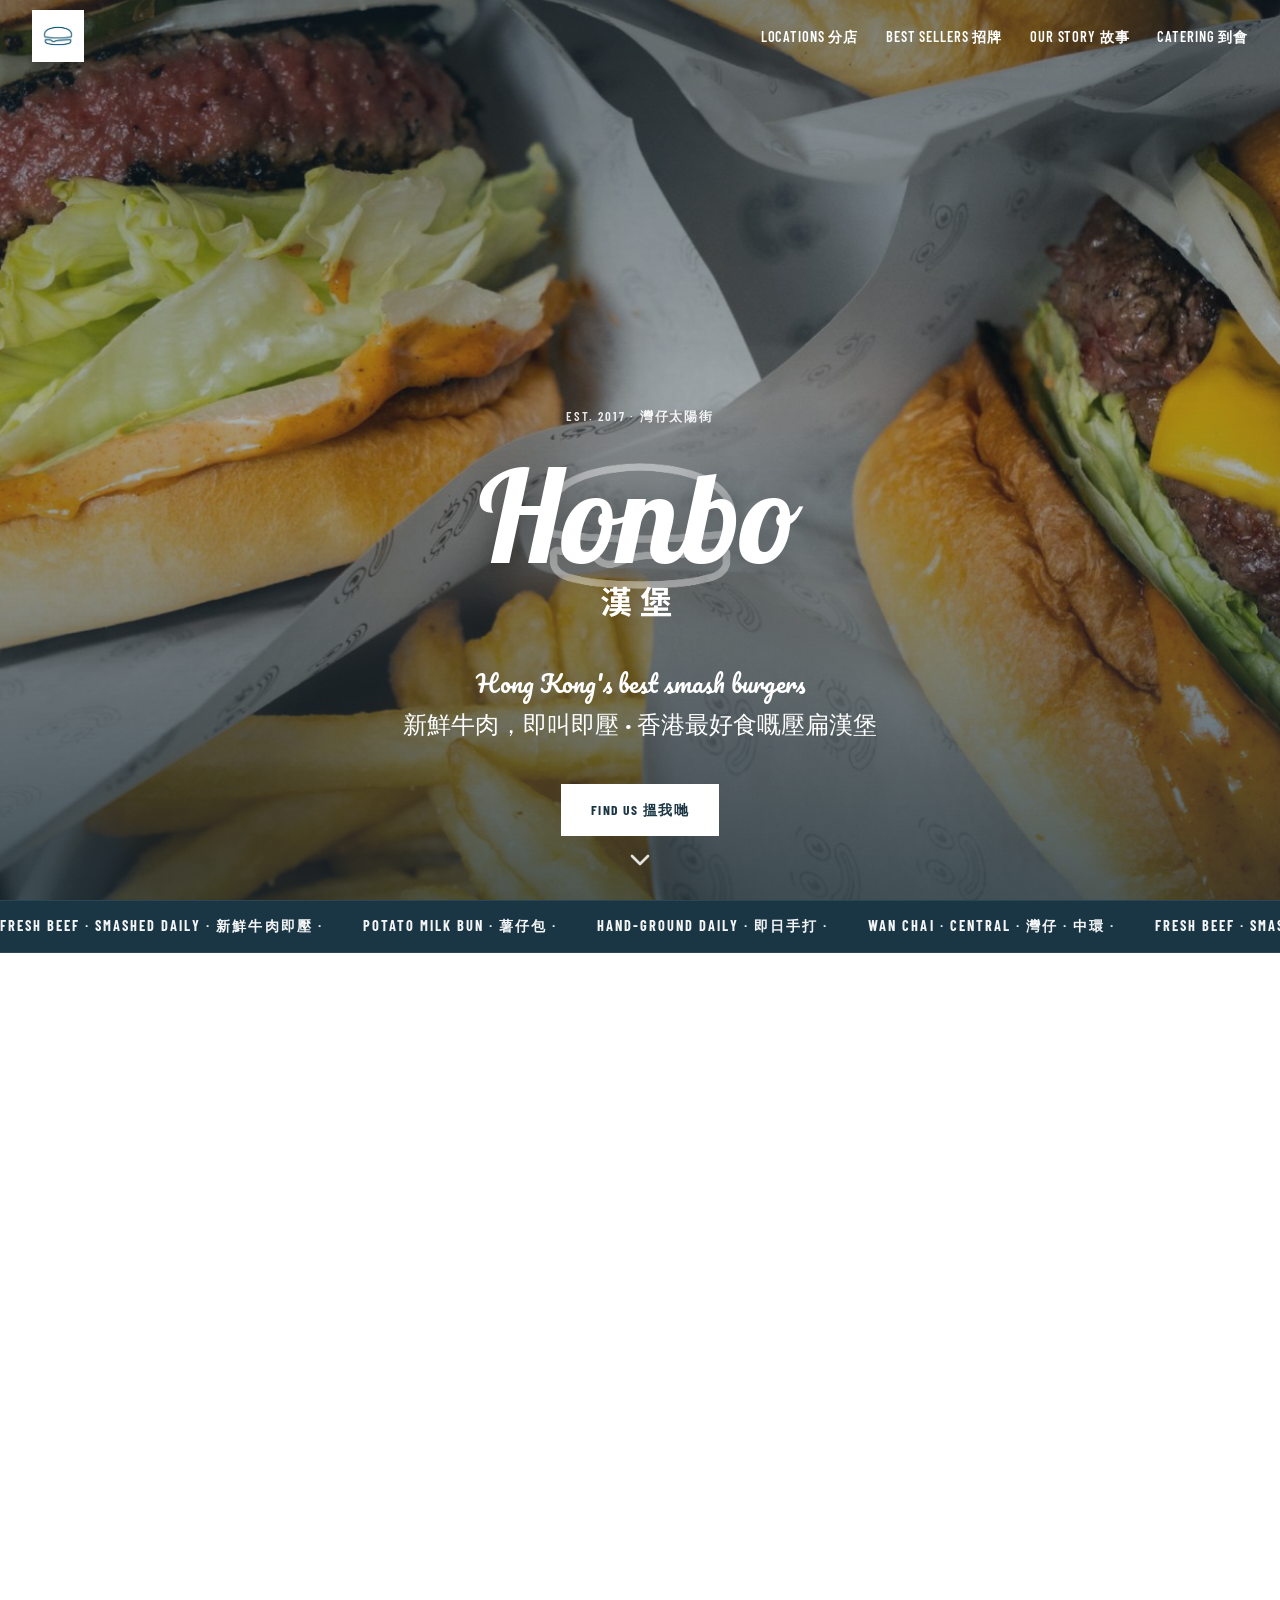
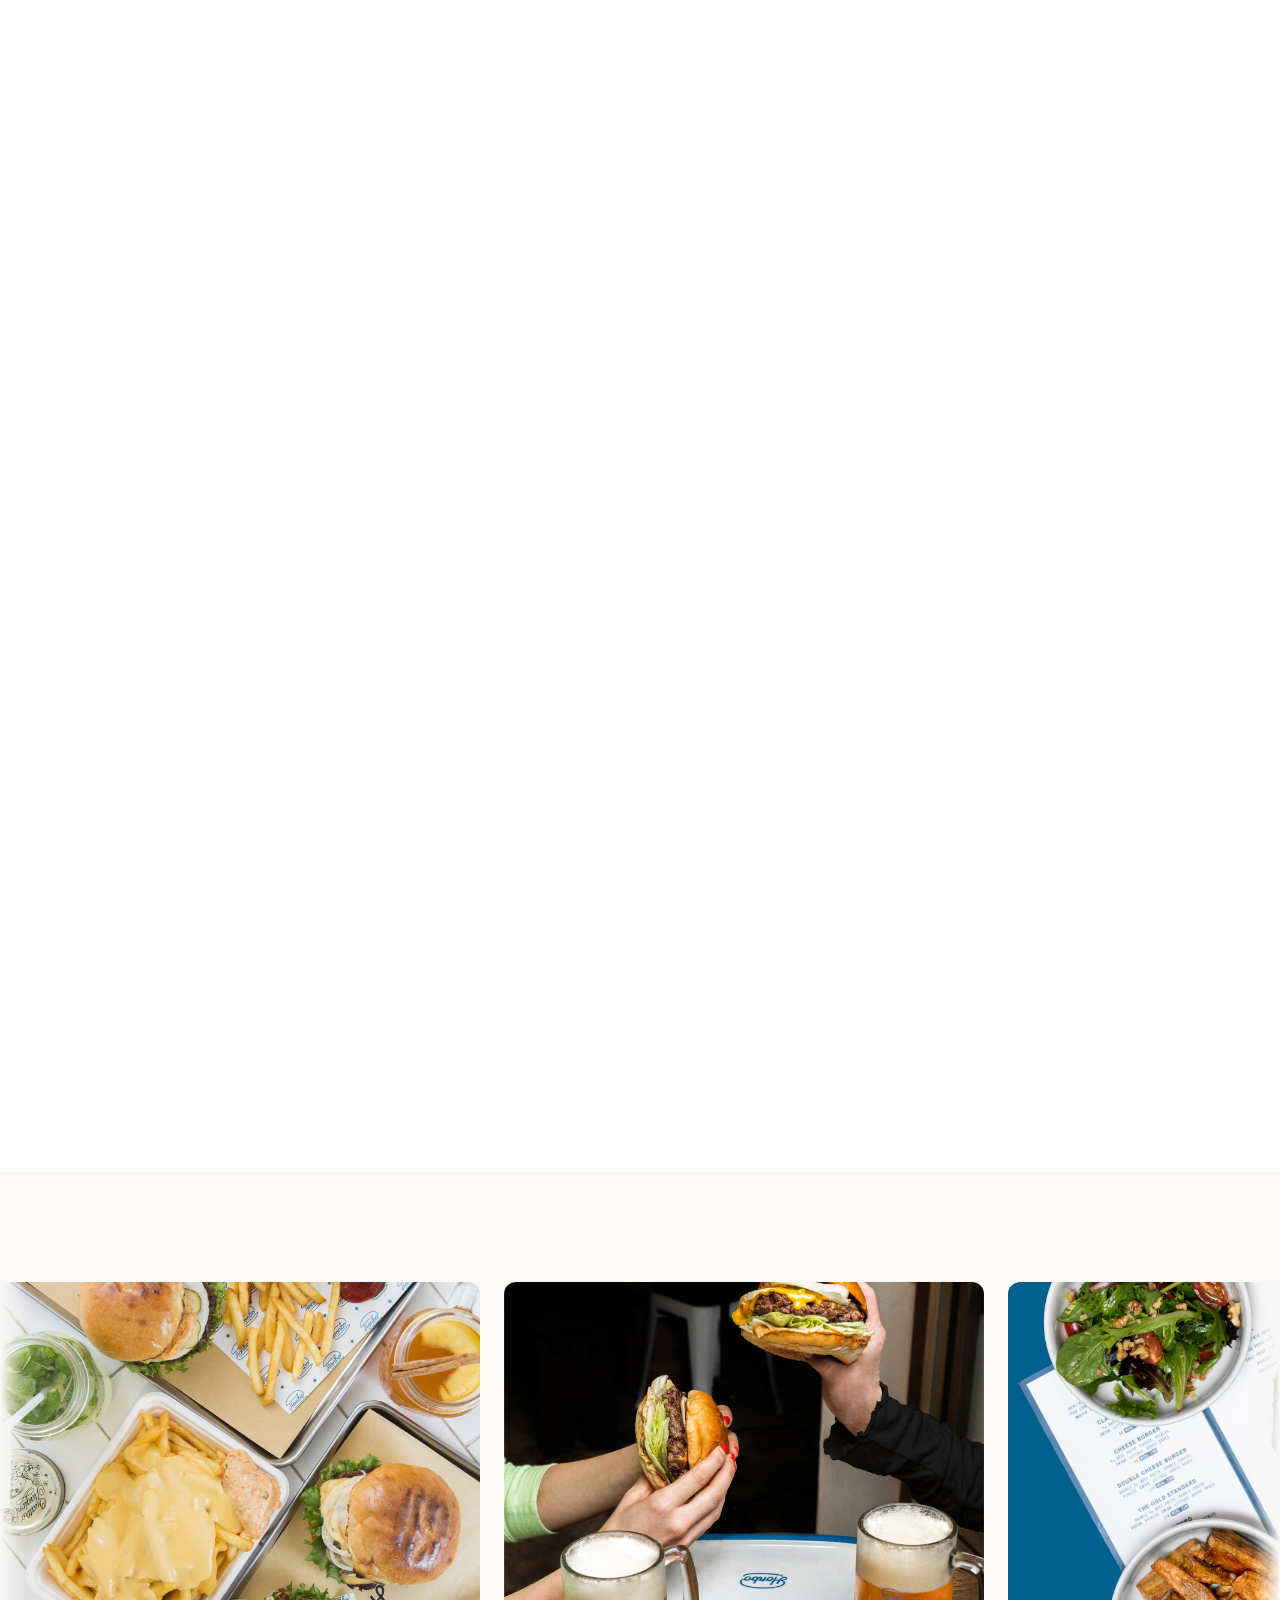
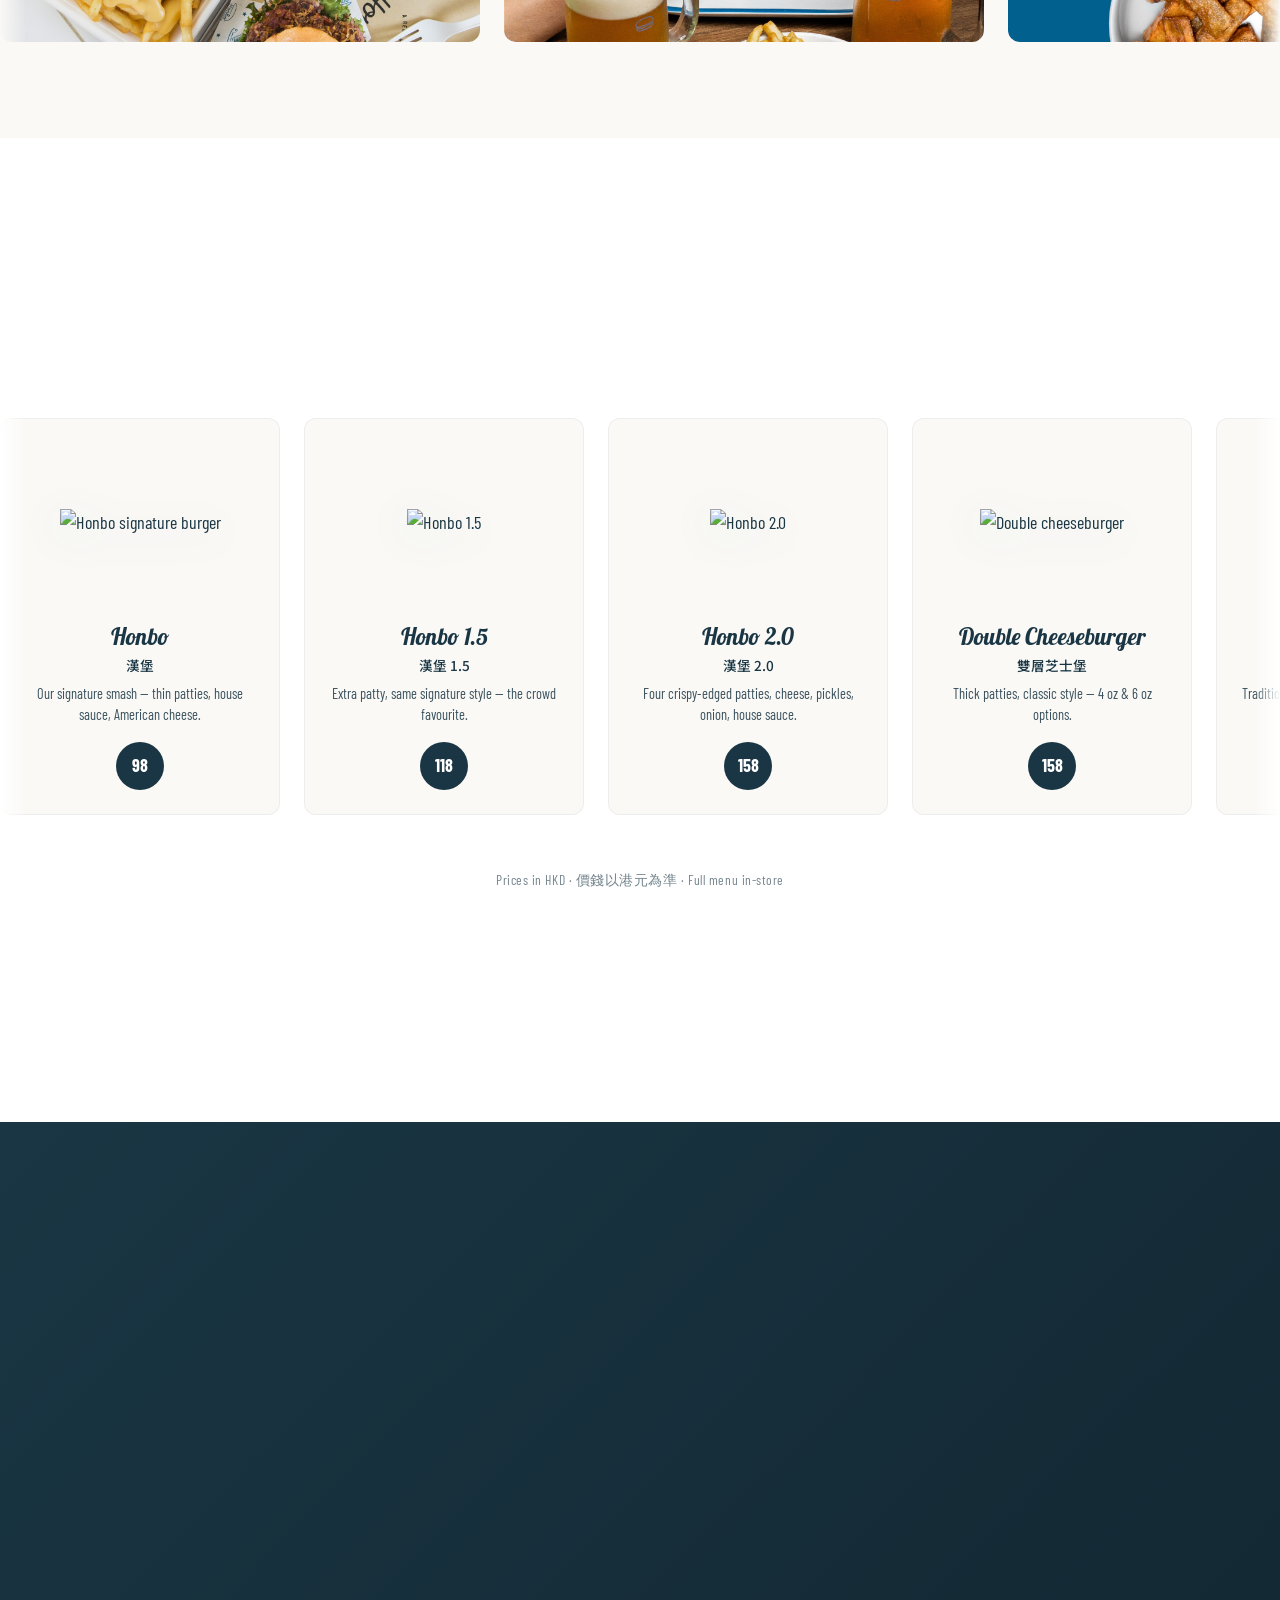
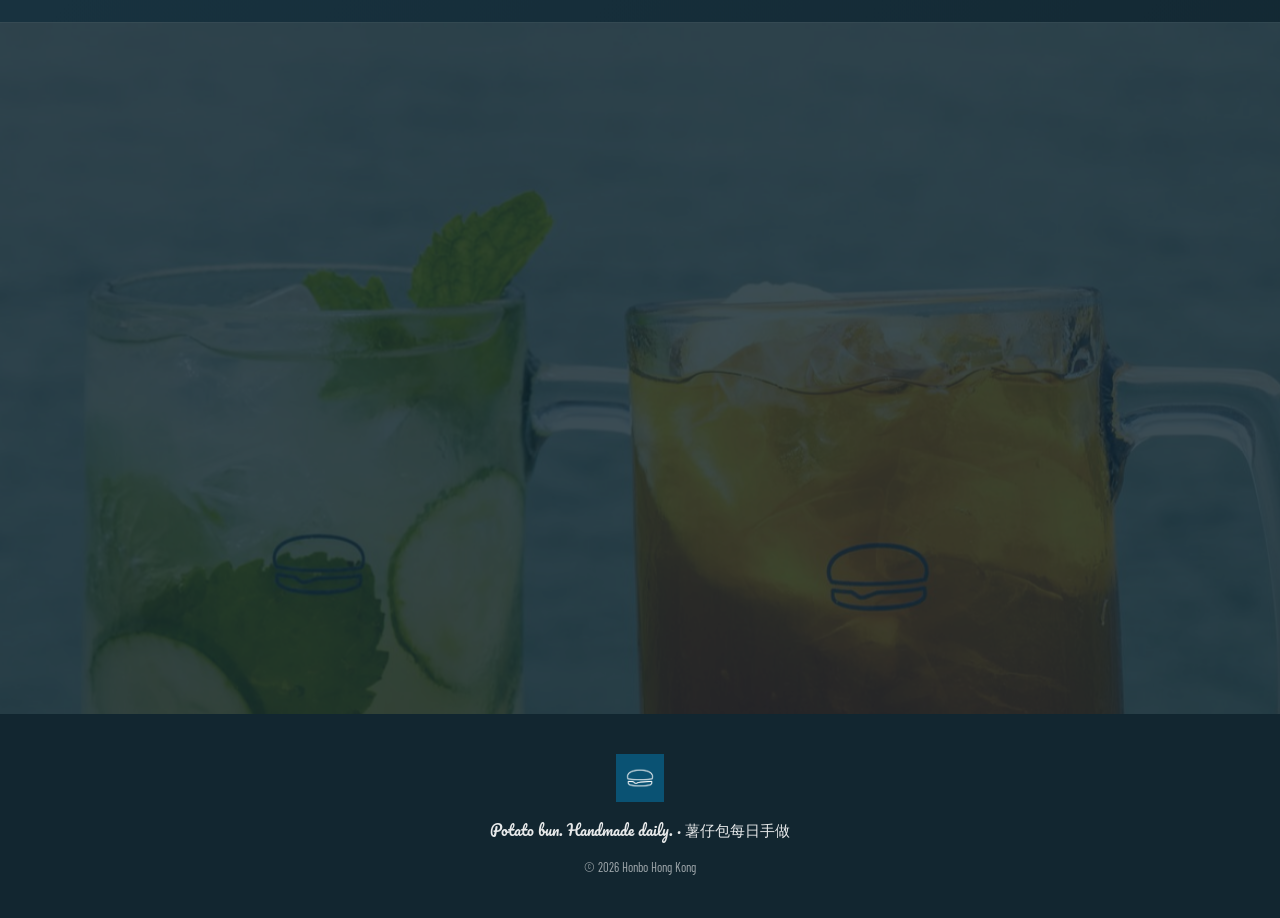
==== index.html @ 31efa8ca "VSCO-style scroll-scrub animations, cinematic nav scroll, simple mobile menu Co-authored-by: Cursor " ====
<!DOCTYPE html>
<html lang="en-HK">
<head>
  <meta charset="UTF-8" />
  <meta name="viewport" content="width=device-width, initial-scale=1.0" />
  <meta name="description" content="Honbo 漢堡 — Hong Kong's homegrown smash burger joint. American-style burgers, honest ingredients, born in Wan Chai 2017." />
  <title>Honbo 漢堡 | Hong Kong Smash Burgers</title>
  <link rel="icon" href="assets/honbo-logo-blue.png" type="image/png" />
  <link rel="preconnect" href="https://fonts.googleapis.com" />
  <link rel="preconnect" href="https://fonts.gstatic.com" crossorigin />
  <link href="https://fonts.googleapis.com/css2?family=Barlow+Condensed:wght@400;500;600;700&family=Lobster&family=Pacifico&family=Noto+Sans+TC:wght@400;500;700&display=swap" rel="stylesheet" />
  <link rel="stylesheet" href="styles.css?v=9" />
</head>
<body>
  <a class="skip-link" href="#main">Skip to content</a>

  <header class="site-header" id="top">
    <nav class="nav" aria-label="Main">
      <a class="nav__logo" href="#top">
        <img class="nav__logo-img nav__logo-img--white" src="assets/honbo-logo-white.png" alt="" aria-hidden="true" width="160" height="56" />
        <img class="nav__logo-img nav__logo-img--blue" src="assets/honbo-logo-blue.png" alt="Honbo 漢堡" width="160" height="56" />
      </a>
      <button class="nav__toggle" type="button" aria-expanded="false" aria-controls="nav-menu">
        <span class="nav__toggle-bar"></span>
        <span class="nav__toggle-bar"></span>
        <span class="nav__toggle-bar"></span>
        <span class="sr-only">Menu</span>
      </button>
      <ul class="nav__menu" id="nav-menu">
        <li><a href="#locations">Locations 分店</a></li>
        <li><a href="#bestsellers">Best Sellers 招牌</a></li>
        <li><a href="#origin">Our Story 故事</a></li>
        <li><a href="#catering">Catering 到會</a></li>
      </ul>
    </nav>
  </header>

  <main id="main">
    <section class="hero-parallax" aria-labelledby="hero-title">
      <div class="hero-parallax__bg" data-scroll-scale="1.12" aria-hidden="true">
        <img src="assets/photos/hero.jpg" alt="" />
      </div>
      <div class="hero-parallax__overlay" aria-hidden="true"></div>
      <div class="hero-parallax__content scrub" data-scrub="hero">
        <p class="hero-parallax__eyebrow">Est. 2017 · 灣仔太陽街</p>
        <h1 class="hero-parallax__title" id="hero-title">
          <span class="hero-parallax__title-stack">
            <img class="hero-parallax__icon" src="assets/honboicontransparent.png" alt="" width="480" height="480" aria-hidden="true" />
            <span class="hero-parallax__script">Honbo</span>
            <span class="hero-parallax__zh">漢堡</span>
          </span>
        </h1>
        <p class="hero-parallax__tagline">Hong Kong's best smash burgers<br />新鮮牛肉，即叫即壓 · 香港最好食嘅壓扁漢堡</p>
        <a class="btn btn--light" href="#locations">Find us 搵我哋</a>
      </div>
      <a class="hero-parallax__scroll" href="#locations" aria-label="Scroll down">
        <svg class="hero-parallax__arrow" width="32" height="32" viewBox="0 0 24 24" fill="none" aria-hidden="true">
          <path d="M6 9l6 6 6-6" stroke="currentColor" stroke-width="2" stroke-linecap="round" stroke-linejoin="round"/>
        </svg>
      </a>
    </section>

    <div class="marquee-bar" id="intro" aria-hidden="true">
      <div class="loop-track loop-track--marquee" data-loop-speed="22">
        <div class="loop-track__inner">
          <div class="loop-track__set">
            <span>Fresh beef · Smashed daily · 新鮮牛肉即壓 ·</span>
            <span>Potato milk bun · 薯仔包 ·</span>
            <span>Hand-ground daily · 即日手打 ·</span>
            <span>Wan Chai · Central · 灣仔 · 中環 ·</span>
          </div>
          <div class="loop-track__set">
            <span>Fresh beef · Smashed daily · 新鮮牛肉即壓 ·</span>
            <span>Potato milk bun · 薯仔包 ·</span>
            <span>Hand-ground daily · 即日手打 ·</span>
            <span>Wan Chai · Central · 灣仔 · 中環 ·</span>
          </div>
        </div>
      </div>
    </div>

    <section class="locations" id="locations" aria-labelledby="locations-heading">
      <div class="section-intro scrub" data-scrub="fade-up">
        <h2 class="section-intro__title" id="locations-heading">Where to find us</h2>
        <p class="section-intro__subtitle">香港分店 · Eat in &amp; takeaway</p>
      </div>

      <article class="location-panel">
        <div class="location-panel__media scrub" data-scrub="scale-in">
          <div class="location-panel__bg">
            <img src="assets/photos/location-wanchai.jpg" alt="Honbo Wan Chai burgers and fries" loading="lazy" />
          </div>
        </div>
        <div class="location-panel__body scrub" data-scrub="slide-right">
          <p class="location-panel__label">Flagship 總店</p>
          <h3 class="location-panel__name">Wan Chai <span>灣仔</span></h3>
          <p class="location-panel__service">EAT IN &amp; TAKEAWAY · 堂食及外賣</p>
          <address>
            Shop B, G/F, 6–7 Sun Street<br />
            灣仔太陽街 6–7 號地下 B 舖
          </address>
          <p class="location-panel__hours">Mon–Sun · 12:00 – 22:00</p>
          <div class="location-panel__actions">
            <a class="btn btn--primary" href="tel:+85225678970">Call 致電</a>
            <a class="btn btn--outline" href="#map-wanchai">Map 地圖</a>
          </div>
          <div class="location-panel__map" id="map-wanchai">
            <iframe
              title="Honbo Wan Chai on Google Maps"
              loading="lazy"
              referrerpolicy="no-referrer-when-downgrade"
              src="https://maps.google.com/maps?q=Honbo+6+Sun+Street+Wan+Chai+Hong+Kong&amp;z=16&amp;output=embed"
              allowfullscreen
            ></iframe>
          </div>
        </div>
      </article>

      <article class="location-panel location-panel--reverse">
        <div class="location-panel__media scrub" data-scrub="scale-in">
          <div class="location-panel__bg">
            <img src="assets/photos/location-central.jpg" alt="Honbo Central burger close-up" loading="lazy" />
          </div>
        </div>
        <div class="location-panel__body scrub" data-scrub="slide-left">
          <p class="location-panel__label">Central 中環</p>
          <h3 class="location-panel__name">Lyndhurst Terrace <span>擺花街</span></h3>
          <p class="location-panel__service">EAT IN &amp; TAKEAWAY · 堂食及外賣</p>
          <address>
            Shop 2, G/F, 8 Lyndhurst Terrace<br />
            中環擺花街 8 號地下 2 號舖
          </address>
          <p class="location-panel__hours">Mon–Sun · 12:30 – 22:00</p>
          <div class="location-panel__actions">
            <a class="btn btn--primary" href="tel:+85266818029">Call 致電</a>
            <a class="btn btn--outline" href="#map-central">Map 地圖</a>
          </div>
          <div class="location-panel__map" id="map-central">
            <iframe
              title="Honbo Central on Google Maps"
              loading="lazy"
              referrerpolicy="no-referrer-when-downgrade"
              src="https://maps.google.com/maps?q=Honbo+8+Lyndhurst+Terrace+Central+Hong+Kong&amp;z=17&amp;output=embed"
              allowfullscreen
            ></iframe>
          </div>
        </div>
      </article>
    </section>

    <section class="gallery-section" id="gallery" aria-label="Food gallery">
      <div class="section-block__header scrub" data-scrub="fade-up">
        <p class="section-block__label">In the kitchen · 廚房日常</p>
        <p class="carousel-hint">Swipe or scroll sideways · 左右滑動瀏覽</p>
      </div>
      <div class="horizontal-carousel loop-track--gallery" tabindex="0">
        <div class="horizontal-carousel__track">
          <div class="loop-track__set">
            <figure class="gallery-card"><img src="assets/photos/group-flatlay.jpg" alt="Honbo burgers and fries flat lay" loading="lazy" /></figure>
            <figure class="gallery-card"><img src="assets/photos/spread.jpg" alt="Honbo burger spread" loading="lazy" /></figure>
            <figure class="gallery-card"><img src="assets/photos/gallery-1.jpg" alt="Honbo smash burgers" loading="lazy" /></figure>
            <figure class="gallery-card"><img src="assets/photos/gallery-2.jpg" alt="Honbo food spread" loading="lazy" /></figure>
            <figure class="gallery-card"><img src="assets/photos/gallery-3.jpg" alt="Honbo burgers and sides" loading="lazy" /></figure>
          </div>
          <div class="loop-track__set" aria-hidden="true">
            <figure class="gallery-card"><img src="assets/photos/group-flatlay.jpg" alt="" loading="lazy" /></figure>
            <figure class="gallery-card"><img src="assets/photos/spread.jpg" alt="" loading="lazy" /></figure>
            <figure class="gallery-card"><img src="assets/photos/gallery-1.jpg" alt="" loading="lazy" /></figure>
            <figure class="gallery-card"><img src="assets/photos/gallery-2.jpg" alt="" loading="lazy" /></figure>
            <figure class="gallery-card"><img src="assets/photos/gallery-3.jpg" alt="" loading="lazy" /></figure>
          </div>
        </div>
      </div>
    </section>

    <section class="bestsellers-section" id="bestsellers" aria-labelledby="bestsellers-heading">
      <div class="section-block__header scrub" data-scrub="fade-up">
        <h2 class="section-block__title" id="bestsellers-heading">Best Sellers</h2>
        <p class="section-block__subtitle">招牌漢堡 · Illustrated menu favourites</p>
        <p class="carousel-hint">Swipe or scroll sideways · 左右滑動瀏覽</p>
      </div>
      <div class="horizontal-carousel loop-track--bestsellers" tabindex="0">
        <div class="horizontal-carousel__track">
          <div class="loop-track__set">
            <article class="menu-card">
              <div class="menu-card__art"><img src="assets/Honbo.PNG" alt="Honbo signature burger" loading="lazy" /></div>
              <div class="menu-card__info"><h3>Honbo <span>漢堡</span></h3><p>Our signature smash — thin patties, house sauce, American cheese.</p><span class="price-badge">98</span></div>
            </article>
            <article class="menu-card">
              <div class="menu-card__art"><img src="assets/Honbo15.PNG" alt="Honbo 1.5" loading="lazy" /></div>
              <div class="menu-card__info"><h3>Honbo 1.5 <span>漢堡 1.5</span></h3><p>Extra patty, same signature style — the crowd favourite.</p><span class="price-badge">118</span></div>
            </article>
            <article class="menu-card">
              <div class="menu-card__art"><img src="assets/Honbo20.PNG" alt="Honbo 2.0" loading="lazy" /></div>
              <div class="menu-card__info"><h3>Honbo 2.0 <span>漢堡 2.0</span></h3><p>Four crispy-edged patties, cheese, pickles, onion, house sauce.</p><span class="price-badge">158</span></div>
            </article>
            <article class="menu-card">
              <div class="menu-card__art"><img src="assets/Gold Standard.PNG" alt="Double cheeseburger" loading="lazy" /></div>
              <div class="menu-card__info"><h3>Double Cheeseburger <span>雙層芝士堡</span></h3><p>Thick patties, classic style — 4 oz &amp; 6 oz options.</p><span class="price-badge">158</span></div>
            </article>
            <article class="menu-card">
              <div class="menu-card__art"><img src="assets/Cheeseburger.PNG" alt="Cheeseburger" loading="lazy" /></div>
              <div class="menu-card__info"><h3>Cheeseburger <span>芝士堡</span></h3><p>Traditional thick patty, American cheese, done right.</p><span class="price-badge">108</span></div>
            </article>
            <article class="menu-card">
              <div class="menu-card__art"><img src="assets/TeriyakiChickenBurger.PNG" alt="Teriyaki burger" loading="lazy" /></div>
              <div class="menu-card__info"><h3>Teriyaki Burger <span>照燒漢堡</span></h3><p>Sweet, savoury, smashed to order — local twist.</p><span class="price-badge">118</span></div>
            </article>
            <article class="menu-card">
              <div class="menu-card__art"><img src="assets/Hamburger.PNG" alt="Hamburger" loading="lazy" /></div>
              <div class="menu-card__info"><h3>Hamburger <span>純肉漢堡</span></h3><p>No cheese, all beef — for the purist.</p><span class="price-badge">98</span></div>
            </article>
          </div>
          <div class="loop-track__set" aria-hidden="true">
            <article class="menu-card">
              <div class="menu-card__art"><img src="assets/Honbo.PNG" alt="" loading="lazy" /></div>
              <div class="menu-card__info"><h3>Honbo <span>漢堡</span></h3><p>Our signature smash — thin patties, house sauce, American cheese.</p><span class="price-badge">98</span></div>
            </article>
            <article class="menu-card">
              <div class="menu-card__art"><img src="assets/Honbo15.PNG" alt="" loading="lazy" /></div>
              <div class="menu-card__info"><h3>Honbo 1.5 <span>漢堡 1.5</span></h3><p>Extra patty, same signature style — the crowd favourite.</p><span class="price-badge">118</span></div>
            </article>
            <article class="menu-card">
              <div class="menu-card__art"><img src="assets/Honbo20.PNG" alt="" loading="lazy" /></div>
              <div class="menu-card__info"><h3>Honbo 2.0 <span>漢堡 2.0</span></h3><p>Four crispy-edged patties, cheese, pickles, onion, house sauce.</p><span class="price-badge">158</span></div>
            </article>
            <article class="menu-card">
              <div class="menu-card__art"><img src="assets/Gold Standard.PNG" alt="" loading="lazy" /></div>
              <div class="menu-card__info"><h3>Double Cheeseburger <span>雙層芝士堡</span></h3><p>Thick patties, classic style — 4 oz &amp; 6 oz options.</p><span class="price-badge">158</span></div>
            </article>
            <article class="menu-card">
              <div class="menu-card__art"><img src="assets/Cheeseburger.PNG" alt="" loading="lazy" /></div>
              <div class="menu-card__info"><h3>Cheeseburger <span>芝士堡</span></h3><p>Traditional thick patty, American cheese, done right.</p><span class="price-badge">108</span></div>
            </article>
            <article class="menu-card">
              <div class="menu-card__art"><img src="assets/TeriyakiChickenBurger.PNG" alt="" loading="lazy" /></div>
              <div class="menu-card__info"><h3>Teriyaki Burger <span>照燒漢堡</span></h3><p>Sweet, savoury, smashed to order — local twist.</p><span class="price-badge">118</span></div>
            </article>
            <article class="menu-card">
              <div class="menu-card__art"><img src="assets/Hamburger.PNG" alt="" loading="lazy" /></div>
              <div class="menu-card__info"><h3>Hamburger <span>純肉漢堡</span></h3><p>No cheese, all beef — for the purist.</p><span class="price-badge">98</span></div>
            </article>
          </div>
        </div>
      </div>
      <p class="bestsellers-section__footnote">Prices in HKD · 價錢以港元為準 · Full menu in-store</p>
    </section>

    <section class="origin" id="origin" aria-labelledby="origin-heading">
      <div class="origin__parallax-bg" data-parallax-speed="0.06" aria-hidden="true"></div>
      <div class="origin__inner">
        <div class="section-intro section-intro--light scrub" data-scrub="fade-up">
          <h2 class="section-intro__title" id="origin-heading">About Us</h2>
          <p class="section-intro__subtitle">我哋嘅故事 · Our Origin</p>
        </div>
        <div class="origin__grid">
          <article class="origin__col scrub" data-scrub="fade-up">
            <p>Born in 2017 on Sun Street, Wan Chai, Honbo is a home-grown Hong Kong burger joint that celebrates the simple things done right. We are a community-driven restaurant that focuses on honest, high-quality ingredients.</p>
          </article>
          <article class="origin__col origin__col--zh scrub" data-scrub="fade-up" data-scrub-start="0.72">
            <p>2017 年喺灣仔太陽街開業，Honbo（漢堡）係土生土長嘅香港漢堡店，專注把簡單嘅嘢做好。我哋重視社區同誠實食材，唔玩花巧，只係做好一個經典漢堡。</p>
          </article>
          <article class="origin__col scrub" data-scrub="fade-up" data-scrub-start="0.55">
            <p>From our signature potato milk buns to our custom blend of double-gold medal winning beef — everything is handmade, smashed fresh, and served with pride.</p>
          </article>
        </div>
        <p class="origin__note scrub" data-scrub="fade-up">「Honbo」即係廣東話「漢堡」—— 一個好本地、好直接嘅名字。</p>
      </div>
    </section>

    <section class="catering" id="catering" aria-labelledby="catering-heading">
      <div class="catering__bg" data-scroll-scale="1.1" aria-hidden="true">
        <img src="assets/photos/catering.jpg" alt="" />
      </div>
      <div class="catering__overlay"></div>
      <div class="catering__content scrub" data-scrub="scale-in">
        <h2 class="catering__title" id="catering-heading">Catering</h2>
        <p class="catering__subtitle">到會 · 派對 · 公司活動</p>
        <p>Bring Honbo to your next gathering — smash burgers, hand-cut fries, onion rings, and classic shakes, packed fresh across Hong Kong.</p>
        <p class="catering__zh">想喺公司、生日會或者私人活動食到我哋嘅漢堡？Honbo 提供到會服務，即日製作，送到你指定地點。</p>
        <ul class="catering__list">
          <li>Minimum order applies · 設最低訂購量</li>
          <li>48-hour advance booking · 建議提前 48 小時預訂</li>
        </ul>
        <div class="catering__cta">
          <a class="btn btn--light" href="mailto:hello@honbo.hk?subject=Honbo%20Inquiry&amp;body=Hello%20Honbo%2C%0A%0AI%20would%20like%20to%20inquire%20about%3A%0A%0A">Inquire 查詢</a>
        </div>
      </div>
    </section>
  </main>

  <footer class="site-footer">
    <img class="site-footer__logo" src="assets/honbo-logo-white.png" alt="Honbo 漢堡" width="140" height="48" />
    <p class="site-footer__tagline">Potato bun. Handmade daily. · 薯仔包每日手做</p>
    <p class="site-footer__copy">&copy; <span id="year"></span> Honbo Hong Kong</p>
  </footer>

  <script src="script.js?v=9"></script>
</body>
</html>
---- styles.css ----
/* Honbo v2 — editorial scroll, photo backgrounds, illustrated best sellers */
:root {
  --honbo-navy: #1a3644;
  --honbo-navy-dark: #122630;
  --honbo-cream: #faf9f6;
  --honbo-white: #ffffff;
  --honbo-cheese: #e8a317;
  --font-script: "Lobster", cursive;
  --font-subtitle: "Pacifico", cursive;
  --font-body: "Barlow Condensed", "Arial Narrow", sans-serif;
  --font-zh: "Noto Sans TC", sans-serif;
  --header-h: 72px;
  --space-xs: 0.5rem;
  --space-sm: 1rem;
  --space-md: 1.5rem;
  --space-lg: 2.5rem;
  --space-xl: clamp(3rem, 8vw, 5rem);
  --radius: 12px;
  --ease-out: cubic-bezier(0.22, 1, 0.36, 1);
  --transition: 0.4s var(--ease-out);
}

*,
*::before,
*::after {
  box-sizing: border-box;
}

html {
  scroll-behavior: auto;
  scroll-padding-top: var(--header-h);
}

body {
  margin: 0;
  font-family: var(--font-body);
  font-size: clamp(1rem, 2vw, 1.125rem);
  line-height: 1.55;
  color: var(--honbo-navy);
  background: var(--honbo-white);
  -webkit-font-smoothing: antialiased;
  overflow-x: hidden;
}

body.is-menu-open {
  overflow: hidden;
}

img {
  max-width: 100%;
  height: auto;
  display: block;
}

a {
  color: inherit;
  text-decoration-thickness: 1px;
  text-underline-offset: 3px;
}

.sr-only {
  position: absolute;
  width: 1px;
  height: 1px;
  padding: 0;
  margin: -1px;
  overflow: hidden;
  clip: rect(0, 0, 0, 0);
  white-space: nowrap;
  border: 0;
}

.skip-link {
  position: absolute;
  top: -100%;
  left: var(--space-sm);
  z-index: 1000;
  padding: 0.5rem 1rem;
  background: var(--honbo-navy);
  color: var(--honbo-white);
  border-radius: 4px;
}

.skip-link:focus {
  top: var(--space-sm);
}

/* Header */
.site-header {
  position: fixed;
  top: 0;
  left: 0;
  right: 0;
  z-index: 200;
  height: var(--header-h);
  overflow: visible;
  transition: background var(--transition), box-shadow var(--transition);
}

.site-header.is-scrolled {
  background: rgba(255, 255, 255, 0.96);
  backdrop-filter: blur(12px);
  box-shadow: 0 1px 0 rgba(26, 54, 68, 0.08);
}

.nav {
  display: flex;
  align-items: center;
  justify-content: space-between;
  height: 100%;
  max-width: 1280px;
  margin: 0 auto;
  padding: 0 clamp(1rem, 4vw, 2rem);
}

.nav__logo {
  position: relative;
  display: flex;
  align-items: center;
  line-height: 0;
  text-decoration: none;
}

.nav__logo-img {
  height: clamp(40px, 8vw, 52px);
  width: auto;
  max-width: min(160px, 38vw);
  object-fit: contain;
  transition: opacity var(--transition);
}

.nav__logo-img--blue {
  position: absolute;
  left: 0;
  opacity: 0;
}

.site-header:not(.is-scrolled) .nav__logo-img--white {
  opacity: 1;
}

.site-header:not(.is-scrolled) .nav__logo-img--blue {
  opacity: 0;
}

.site-header.is-scrolled .nav__logo-img--white {
  opacity: 0;
}

.site-header.is-scrolled .nav__logo-img--blue {
  opacity: 1;
  position: static;
}

.nav__menu {
  display: flex;
  gap: clamp(0.75rem, 2.5vw, 1.75rem);
  list-style: none;
  margin: 0;
  padding: 0;
}

.nav__menu a {
  font-weight: 600;
  font-size: clamp(0.75rem, 1.8vw, 0.9rem);
  letter-spacing: 0.06em;
  text-transform: uppercase;
  text-decoration: none;
  color: var(--honbo-white);
  transition: opacity var(--transition);
}

.site-header.is-scrolled .nav__menu a {
  color: var(--honbo-navy);
}

.nav__toggle {
  display: none;
  flex-direction: column;
  justify-content: center;
  gap: 5px;
  width: 44px;
  height: 44px;
  padding: 0;
  border: none;
  background: transparent;
  cursor: pointer;
}

.nav__toggle-bar {
  display: block;
  width: 22px;
  height: 2px;
  margin: 0 auto;
  background: var(--honbo-white);
  border-radius: 1px;
  transition: var(--transition);
}

.site-header.is-scrolled .nav__toggle-bar {
  background: var(--honbo-navy);
}

.nav__toggle[aria-expanded="true"] .nav__toggle-bar:nth-child(1) {
  transform: translateY(7px) rotate(45deg);
}

.nav__toggle[aria-expanded="true"] .nav__toggle-bar:nth-child(2) {
  opacity: 0;
}

.nav__toggle[aria-expanded="true"] .nav__toggle-bar:nth-child(3) {
  transform: translateY(-7px) rotate(-45deg);
}

/* Buttons */
.btn {
  display: inline-block;
  padding: 0.85rem 1.75rem;
  font-family: var(--font-body);
  font-weight: 700;
  font-size: 0.85rem;
  letter-spacing: 0.1em;
  text-transform: uppercase;
  text-decoration: none;
  border: 2px solid var(--honbo-navy);
  transition: var(--transition);
  cursor: pointer;
}

.btn--primary {
  background: var(--honbo-navy);
  color: var(--honbo-white);
}

.btn--primary:hover {
  background: var(--honbo-navy-dark);
  color: var(--honbo-white);
}

.btn--outline {
  background: transparent;
  color: var(--honbo-navy);
}

.btn--outline:hover {
  background: var(--honbo-navy);
  color: var(--honbo-white);
}

.btn--light {
  background: var(--honbo-white);
  color: var(--honbo-navy);
  border-color: var(--honbo-white);
}

.btn--light:hover {
  background: var(--honbo-cheese);
  border-color: var(--honbo-cheese);
}

/* Hero — real food photo background */
.hero-parallax {
  position: relative;
  display: flex;
  align-items: flex-end;
  justify-content: center;
  min-height: 100svh;
  min-height: 100vh;
  padding: calc(var(--header-h) + 2rem) clamp(1rem, 5vw, 3rem) 4rem;
  overflow: hidden;
  text-align: center;
  color: var(--honbo-white);
}

.hero-parallax__bg {
  position: absolute;
  inset: -8%;
  z-index: 0;
  will-change: transform;
}

.hero-parallax__bg img {
  width: 100%;
  height: 100%;
  object-fit: cover;
}

.hero-parallax__overlay {
  position: absolute;
  inset: 0;
  z-index: 1;
  background: linear-gradient(
    to bottom,
    rgba(18, 38, 48, 0.55) 0%,
    rgba(18, 38, 48, 0.35) 45%,
    rgba(18, 38, 48, 0.75) 100%
  );
}

.hero-parallax__content {
  position: relative;
  z-index: 2;
  max-width: 720px;
}

.hero-parallax__eyebrow {
  font-weight: 600;
  letter-spacing: 0.14em;
  text-transform: uppercase;
  font-size: 0.8rem;
  margin: 0 0 var(--space-sm);
  opacity: 0.9;
}

.hero-parallax__title {
  margin: 0 0 var(--space-sm);
  line-height: 1;
}

.hero-parallax__title-stack {
  position: relative;
  display: inline-block;
  padding: 0.5rem 1rem 1.5rem;
}

.hero-parallax__icon {
  position: absolute;
  left: 50%;
  top: 42%;
  transform: translate(-50%, -50%);
  width: clamp(220px, 72vw, 520px);
  height: auto;
  max-height: min(70vw, 480px);
  object-fit: contain;
  opacity: 0.42;
  z-index: 0;
  pointer-events: none;
  filter: drop-shadow(0 8px 24px rgba(0, 0, 0, 0.2));
}

.hero-parallax__script {
  position: relative;
  z-index: 1;
  display: block;
  font-family: var(--font-script);
  font-size: clamp(3.5rem, 14vw, 8rem);
  font-weight: 400;
  text-shadow: 0 4px 32px rgba(0, 0, 0, 0.25);
}

.hero-parallax__zh {
  position: relative;
  z-index: 1;
  display: block;
  font-family: var(--font-zh);
  font-size: clamp(1.25rem, 4vw, 2rem);
  font-weight: 700;
  letter-spacing: 0.25em;
  margin-top: 0.35rem;
}

.hero-parallax__tagline {
  font-family: var(--font-subtitle);
  font-size: clamp(1rem, 3vw, 1.5rem);
  margin: var(--space-md) 0 var(--space-lg);
  line-height: 1.65;
}

.hero-parallax__scroll {
  position: absolute;
  bottom: 1.5rem;
  left: 50%;
  transform: translateX(-50%);
  z-index: 2;
  display: flex;
  align-items: center;
  justify-content: center;
  color: var(--honbo-white);
  text-decoration: none;
  opacity: 0.85;
  transition: opacity var(--transition);
}

.hero-parallax__scroll:hover {
  opacity: 1;
}

.hero-parallax__arrow {
  animation: arrow-bounce 2s ease-in-out infinite;
}

@keyframes arrow-bounce {
  0%,
  100% {
    transform: translateY(0);
    opacity: 0.85;
  }
  50% {
    transform: translateY(10px);
    opacity: 1;
  }
}

/* Infinite loop carousels */
.marquee-bar {
  background: var(--honbo-navy);
  color: var(--honbo-white);
  overflow: hidden;
  border-block: 1px solid rgba(255, 255, 255, 0.08);
}

.loop-track {
  overflow: hidden;
  width: 100%;
}

.loop-track__inner {
  display: flex;
  width: max-content;
  animation: loop-scroll 30s linear infinite;
  will-change: transform;
}

.loop-track--marquee .loop-track__inner {
  animation-duration: 22s;
}

.loop-track--marquee:hover .loop-track__inner {
  animation-play-state: paused;
}

/* Horizontal carousels — scroll separately from the page */
.horizontal-carousel {
  overflow-x: auto;
  overflow-y: hidden;
  width: 100%;
  -webkit-overflow-scrolling: touch;
  overscroll-behavior-x: contain;
  scroll-snap-type: x proximity;
  scrollbar-width: thin;
  scrollbar-color: var(--honbo-navy) transparent;
  cursor: grab;
  padding-bottom: var(--space-sm);
}

.horizontal-carousel.is-dragging {
  cursor: grabbing;
  scroll-snap-type: none;
  user-select: none;
}

.horizontal-carousel__track {
  display: flex;
  width: max-content;
}

.carousel-hint {
  margin: var(--space-xs) 0 0;
  font-size: 0.75rem;
  letter-spacing: 0.08em;
  text-transform: uppercase;
  opacity: 0.5;
}

.loop-track__set {
  display: flex;
  flex-shrink: 0;
}

@keyframes loop-scroll {
  from {
    transform: translateX(0);
  }
  to {
    transform: translateX(-50%);
  }
}

/* Marquee ticker */
.loop-track--marquee {
  padding: 0.9rem 0;
}

.loop-track--marquee .loop-track__set {
  gap: 2.5rem;
  padding-right: 2.5rem;
}

.loop-track--marquee .loop-track__set span {
  font-weight: 700;
  letter-spacing: 0.14em;
  text-transform: uppercase;
  font-size: clamp(0.75rem, 2vw, 0.9rem);
  white-space: nowrap;
  opacity: 0.95;
}

/* Gallery + Best Sellers sections */
.gallery-section {
  padding: var(--space-lg) 0 var(--space-xl);
  background: var(--honbo-cream);
  overflow: visible;
}

.bestsellers-section {
  padding: var(--space-xl) 0;
  background: var(--honbo-white);
  overflow: visible;
}

.section-block__header {
  text-align: center;
  padding: 0 clamp(1rem, 5vw, 3rem) var(--space-md);
}

.section-block__label {
  font-weight: 700;
  letter-spacing: 0.12em;
  text-transform: uppercase;
  font-size: 0.8rem;
  margin: 0;
  opacity: 0.65;
}

.section-block__title {
  font-family: var(--font-script);
  font-size: clamp(2.5rem, 8vw, 4.5rem);
  font-weight: 400;
  margin: 0;
  color: var(--honbo-navy);
}

.section-block__subtitle {
  font-family: var(--font-subtitle);
  font-size: clamp(1rem, 2.5vw, 1.2rem);
  margin: var(--space-xs) 0 0;
}

.loop-track--gallery .loop-track__set,
.loop-track--bestsellers .loop-track__set {
  gap: clamp(1rem, 3vw, 1.5rem);
  padding-right: clamp(1rem, 3vw, 1.5rem);
}

.loop-track--gallery,
.loop-track--bestsellers {
  mask-image: linear-gradient(90deg, transparent, #000 2%, #000 98%, transparent);
  padding-left: clamp(1rem, 5vw, 3rem);
}

.gallery-card {
  flex: 0 0 min(88vw, 480px);
  margin: 0;
  overflow: hidden;
  border-radius: var(--radius);
  aspect-ratio: 4 / 3;
  scroll-snap-align: start;
}

.gallery-card img {
  width: 100%;
  height: 100%;
  object-fit: cover;
}

.bestsellers-section__footnote {
  text-align: center;
  font-size: 0.85rem;
  opacity: 0.6;
  padding: var(--space-md) clamp(1rem, 5vw, 3rem) 0;
  letter-spacing: 0.04em;
}

/* Section intros */
.section-intro {
  text-align: center;
  padding: var(--space-xl) clamp(1rem, 5vw, 3rem) var(--space-lg);
}

.section-intro--light .section-intro__title,
.section-intro--light .section-intro__subtitle {
  color: var(--honbo-white);
}

.section-intro__title {
  font-family: var(--font-script);
  font-size: clamp(2.25rem, 7vw, 4rem);
  font-weight: 400;
  margin: 0;
}

.section-intro__subtitle {
  font-family: var(--font-subtitle);
  font-size: clamp(0.95rem, 2.5vw, 1.2rem);
  margin: var(--space-xs) 0 0;
}

/* Location panels — photo backgrounds */
.locations {
  overflow: hidden;
}

.location-panel {
  display: grid;
  grid-template-columns: 1fr 1fr;
  min-height: min(85vh, 720px);
}

.location-panel--reverse .location-panel__media {
  order: 2;
}

.location-panel--reverse .location-panel__body {
  order: 1;
}

.location-panel__media {
  position: relative;
  overflow: hidden;
  min-height: 360px;
}

.location-panel__bg {
  position: absolute;
  inset: 0;
}

.location-panel__bg img {
  width: 100%;
  height: 100%;
  object-fit: cover;
  object-position: center center;
}

.location-panel__body {
  position: relative;
  z-index: 2;
  display: flex;
  flex-direction: column;
  justify-content: center;
  padding: clamp(2rem, 6vw, 4rem);
  background: var(--honbo-white);
  box-shadow:
    -28px 0 56px -4px rgba(26, 54, 68, 0.28),
    -12px 0 32px rgba(26, 54, 68, 0.12);
}

.location-panel--reverse .location-panel__body {
  box-shadow:
    28px 0 56px -4px rgba(26, 54, 68, 0.28),
    12px 0 32px rgba(26, 54, 68, 0.12);
}

.location-panel__label {
  font-weight: 700;
  letter-spacing: 0.12em;
  text-transform: uppercase;
  font-size: 0.75rem;
  margin: 0 0 var(--space-xs);
  color: var(--honbo-cheese);
}

.location-panel__name {
  font-family: var(--font-script);
  font-size: clamp(2rem, 5vw, 3rem);
  font-weight: 400;
  margin: 0 0 var(--space-xs);
  line-height: 1.1;
}

.location-panel__name span {
  font-family: var(--font-zh);
  font-size: 0.45em;
  font-weight: 500;
  margin-left: 0.25em;
}

.location-panel__service {
  font-weight: 700;
  letter-spacing: 0.08em;
  font-size: 0.8rem;
  margin: 0 0 var(--space-md);
  opacity: 0.7;
}

.location-panel address {
  font-style: normal;
  margin-bottom: var(--space-sm);
  line-height: 1.6;
}

.location-panel__hours {
  margin: 0 0 var(--space-md);
  font-weight: 600;
}

.location-panel__actions {
  display: flex;
  flex-wrap: wrap;
  gap: var(--space-sm);
  margin-bottom: var(--space-md);
}

.location-panel__map {
  border-radius: var(--radius);
  overflow: hidden;
  aspect-ratio: 16 / 10;
  border: 2px solid rgba(26, 54, 68, 0.1);
}

.location-panel__map iframe {
  width: 100%;
  height: 100%;
  border: 0;
}

.menu-card {
  flex: 0 0 min(78vw, 280px);
  background: var(--honbo-cream);
  border-radius: var(--radius);
  padding: var(--space-md);
  border: 1px solid rgba(26, 54, 68, 0.06);
  text-align: center;
  scroll-snap-align: start;
}

.menu-card__art {
  margin-bottom: var(--space-sm);
  min-height: 160px;
  display: flex;
  align-items: center;
  justify-content: center;
}

.menu-card__art img {
  max-height: 180px;
  width: auto;
  margin: 0 auto;
  object-fit: contain;
  filter: drop-shadow(0 8px 20px rgba(26, 54, 68, 0.12));
}

.menu-card__info h3 {
  font-family: var(--font-script);
  font-size: 1.45rem;
  font-weight: 400;
  margin: 0 0 var(--space-xs);
}

.menu-card__info h3 span {
  display: block;
  font-family: var(--font-zh);
  font-size: 0.85rem;
  font-weight: 500;
}

.menu-card__info p {
  font-size: 0.9rem;
  margin: 0 0 var(--space-sm);
  opacity: 0.85;
  line-height: 1.45;
}

.price-badge {
  display: inline-flex;
  align-items: center;
  justify-content: center;
  width: 48px;
  height: 48px;
  border-radius: 50%;
  background: var(--honbo-navy);
  color: var(--honbo-white);
  font-weight: 700;
}

/* Origin */
.origin {
  position: relative;
  padding: var(--space-xl) clamp(1rem, 5vw, 3rem);
  color: var(--honbo-white);
  overflow: hidden;
}

.origin__parallax-bg {
  position: absolute;
  inset: -20% 0;
  background: linear-gradient(135deg, var(--honbo-navy) 0%, var(--honbo-navy-dark) 100%);
  z-index: 0;
  will-change: transform;
}

.origin__inner {
  position: relative;
  z-index: 1;
  max-width: 1100px;
  margin: 0 auto;
}

.origin__grid {
  display: grid;
  grid-template-columns: repeat(3, 1fr);
  gap: var(--space-lg);
  margin-bottom: var(--space-md);
}

.origin__col {
  font-size: 1.05rem;
  line-height: 1.65;
}

.origin__col--zh {
  font-family: var(--font-zh);
  line-height: 1.8;
}

.origin__note {
  text-align: center;
  font-family: var(--font-subtitle);
  font-size: 1.1rem;
  max-width: 560px;
  margin: var(--space-lg) auto 0;
  opacity: 0.95;
}

/* Catering — photo background */
.catering {
  position: relative;
  min-height: min(85vh, 640px);
  display: flex;
  align-items: center;
  justify-content: center;
  padding: var(--space-xl) clamp(1rem, 5vw, 3rem);
  overflow: hidden;
  color: var(--honbo-white);
  text-align: center;
}

.catering__bg {
  position: absolute;
  inset: -12%;
  z-index: 0;
  will-change: transform;
}

.catering__bg img {
  width: 100%;
  height: 100%;
  object-fit: cover;
}

.catering__overlay {
  position: absolute;
  inset: 0;
  background: rgba(18, 38, 48, 0.82);
  z-index: 1;
}

.catering__content {
  position: relative;
  z-index: 2;
  max-width: 640px;
  display: flex;
  flex-direction: column;
  align-items: center;
}

.catering__content > p,
.catering__content > ul {
  width: 100%;
}

.catering__title {
  font-family: var(--font-script);
  font-size: clamp(2.5rem, 7vw, 4rem);
  font-weight: 400;
  margin: 0;
}

.catering__subtitle {
  font-family: var(--font-subtitle);
  font-size: clamp(1rem, 2.5vw, 1.25rem);
  margin: var(--space-xs) 0 var(--space-md);
}

.catering__zh {
  font-family: var(--font-zh);
  line-height: 1.75;
  opacity: 0.95;
}

.catering__list {
  text-align: left;
  display: block;
  margin: var(--space-md) 0 0;
  padding-left: 1.2rem;
}

.catering__list li {
  margin-bottom: var(--space-xs);
  font-size: 0.95rem;
}

.catering__cta {
  margin-top: var(--space-lg);
  width: 100%;
  display: flex;
  justify-content: center;
}

/* Footer */
.site-footer {
  text-align: center;
  padding: var(--space-lg) clamp(1rem, 5vw, 3rem);
  background: var(--honbo-navy-dark);
  color: var(--honbo-white);
}

.site-footer__logo {
  height: 48px;
  width: auto;
  margin: 0 auto var(--space-sm);
}

.site-footer__tagline {
  font-family: var(--font-subtitle);
  font-size: 0.95rem;
  margin: 0 0 var(--space-xs);
  opacity: 0.9;
}

.site-footer__copy {
  font-size: 0.8rem;
  opacity: 0.6;
  margin: var(--space-sm) 0 0;
}

/* Scroll-scrubbed animations (VSCO-style, tied to scroll position) */
.scrub {
  will-change: transform, opacity;
}

.scrub[data-scrub="clip-up"] {
  will-change: transform, opacity, clip-path;
}

/* Responsive */
@media (max-width: 768px) {
  .nav__toggle {
    display: flex;
    position: relative;
    z-index: 301;
  }

  .nav__menu {
    position: fixed;
    top: var(--header-h);
    left: 0;
    right: 0;
    bottom: 0;
    flex-direction: column;
    align-items: center;
    justify-content: center;
    gap: var(--space-lg);
    margin: 0;
    padding: var(--space-lg);
    background-color: var(--honbo-navy);
    transform: translateX(100%);
    transition: transform 0.45s var(--ease-out);
    z-index: 300;
    list-style: none;
  }

  .nav__menu.is-open {
    transform: translateX(0);
  }

  .nav__menu a {
    font-size: 1.15rem;
    color: var(--honbo-white) !important;
  }

  .location-panel,
  .location-panel--reverse {
    grid-template-columns: 1fr;
    min-height: auto;
  }

  .location-panel--reverse .location-panel__media,
  .location-panel--reverse .location-panel__body {
    order: unset;
  }

  .location-panel__media {
    width: 100vw;
    max-width: 100vw;
    margin-left: calc(50% - 50vw);
    min-height: 62vw;
    aspect-ratio: 4 / 3;
  }

  .location-panel__bg,
  .location-panel__bg img {
    border-radius: 0;
  }

  .location-panel__body {
    padding: var(--space-lg) clamp(1rem, 5vw, 1.5rem);
    box-shadow:
      0 -24px 48px -8px rgba(26, 54, 68, 0.3),
      0 -8px 24px rgba(26, 54, 68, 0.15);
  }

  .location-panel--reverse .location-panel__body {
    box-shadow:
      0 -24px 48px -8px rgba(26, 54, 68, 0.3),
      0 -8px 24px rgba(26, 54, 68, 0.15);
  }

  .gallery-card {
    flex: 0 0 100vw;
    max-width: 100vw;
    border-radius: 0;
    aspect-ratio: 3 / 4;
  }

  .loop-track--gallery .loop-track__set,
  .loop-track--bestsellers .loop-track__set {
    gap: 0;
    padding-right: 0;
  }

  .origin__grid {
    grid-template-columns: 1fr;
    gap: var(--space-md);
  }
}

@media (prefers-reduced-motion: reduce) {
  html {
    scroll-behavior: auto;
  }

  .loop-track--marquee .loop-track__inner {
    animation-duration: 60s !important;
  }

  .scrub,
  [data-parallax-speed],
  [data-scroll-scale] {
    opacity: 1 !important;
    transform: none !important;
    clip-path: none !important;
  }

  .hero-parallax__arrow {
    animation: none;
  }
}
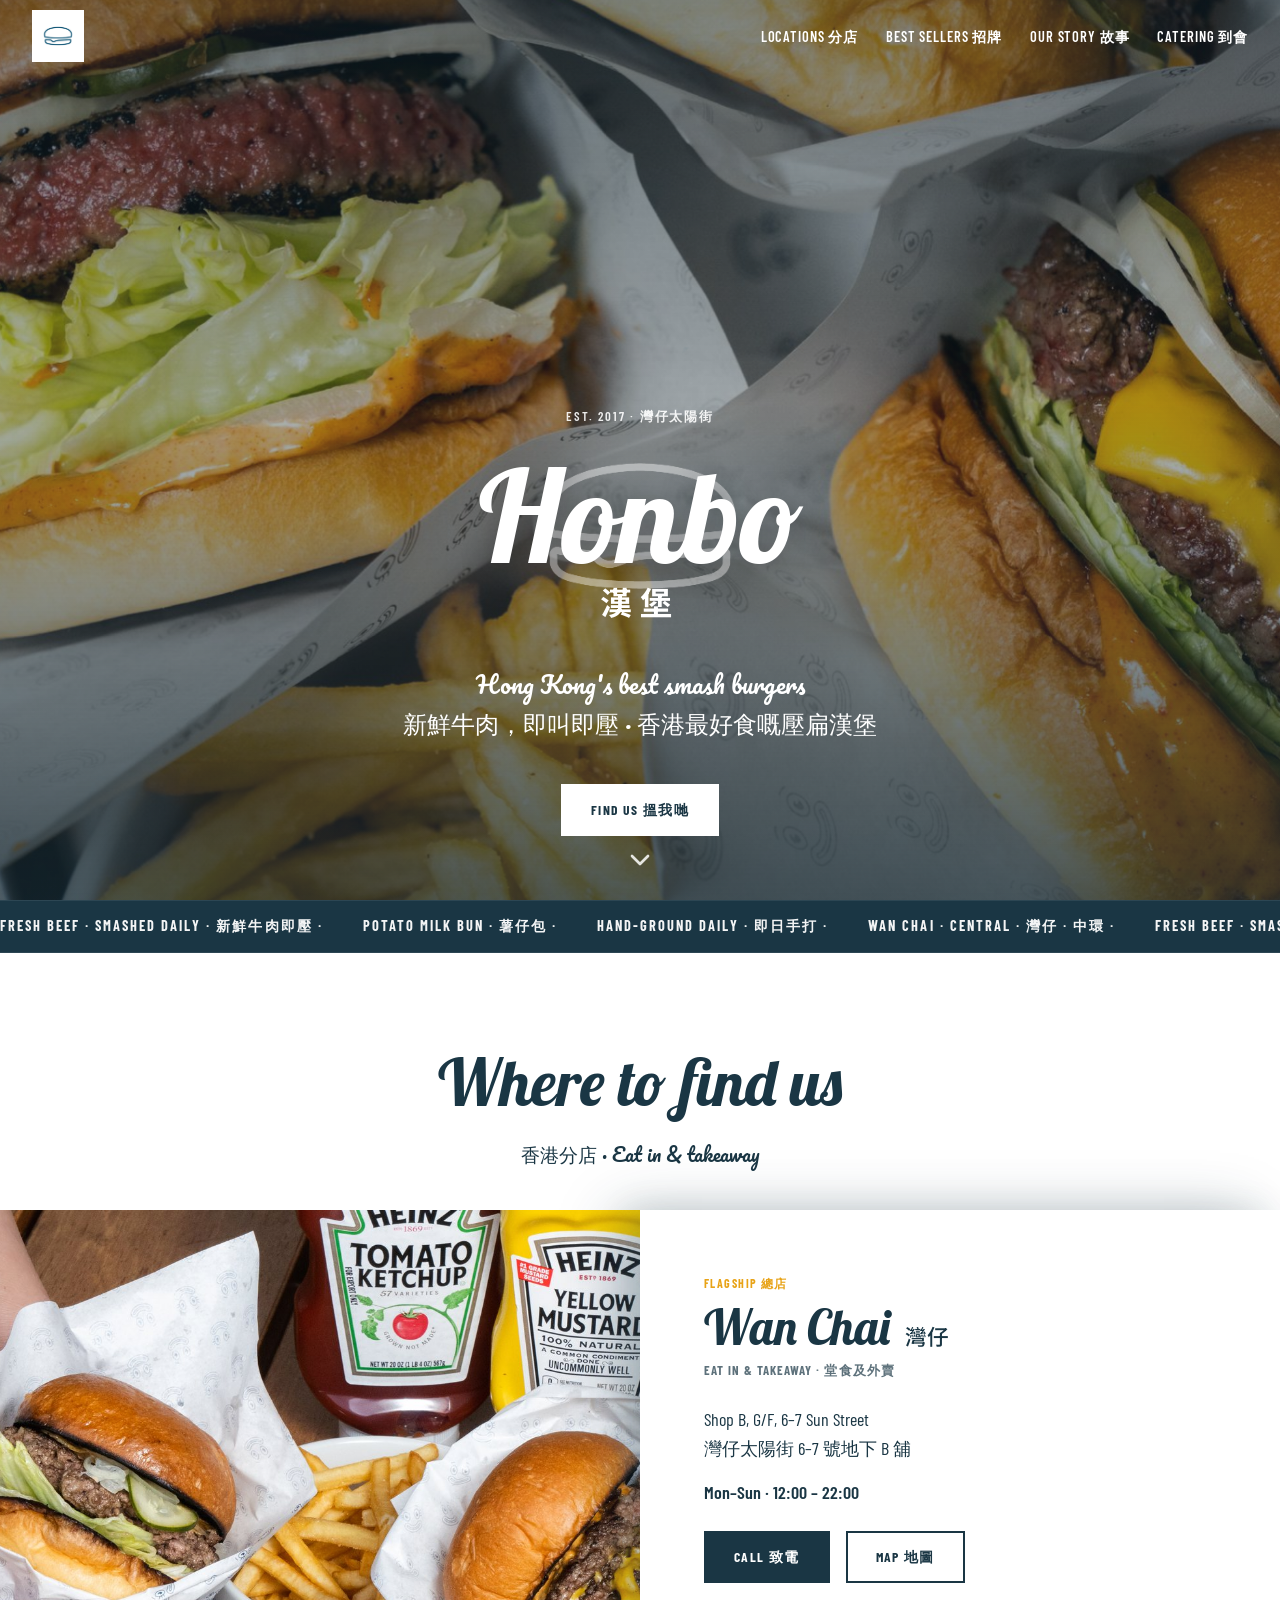
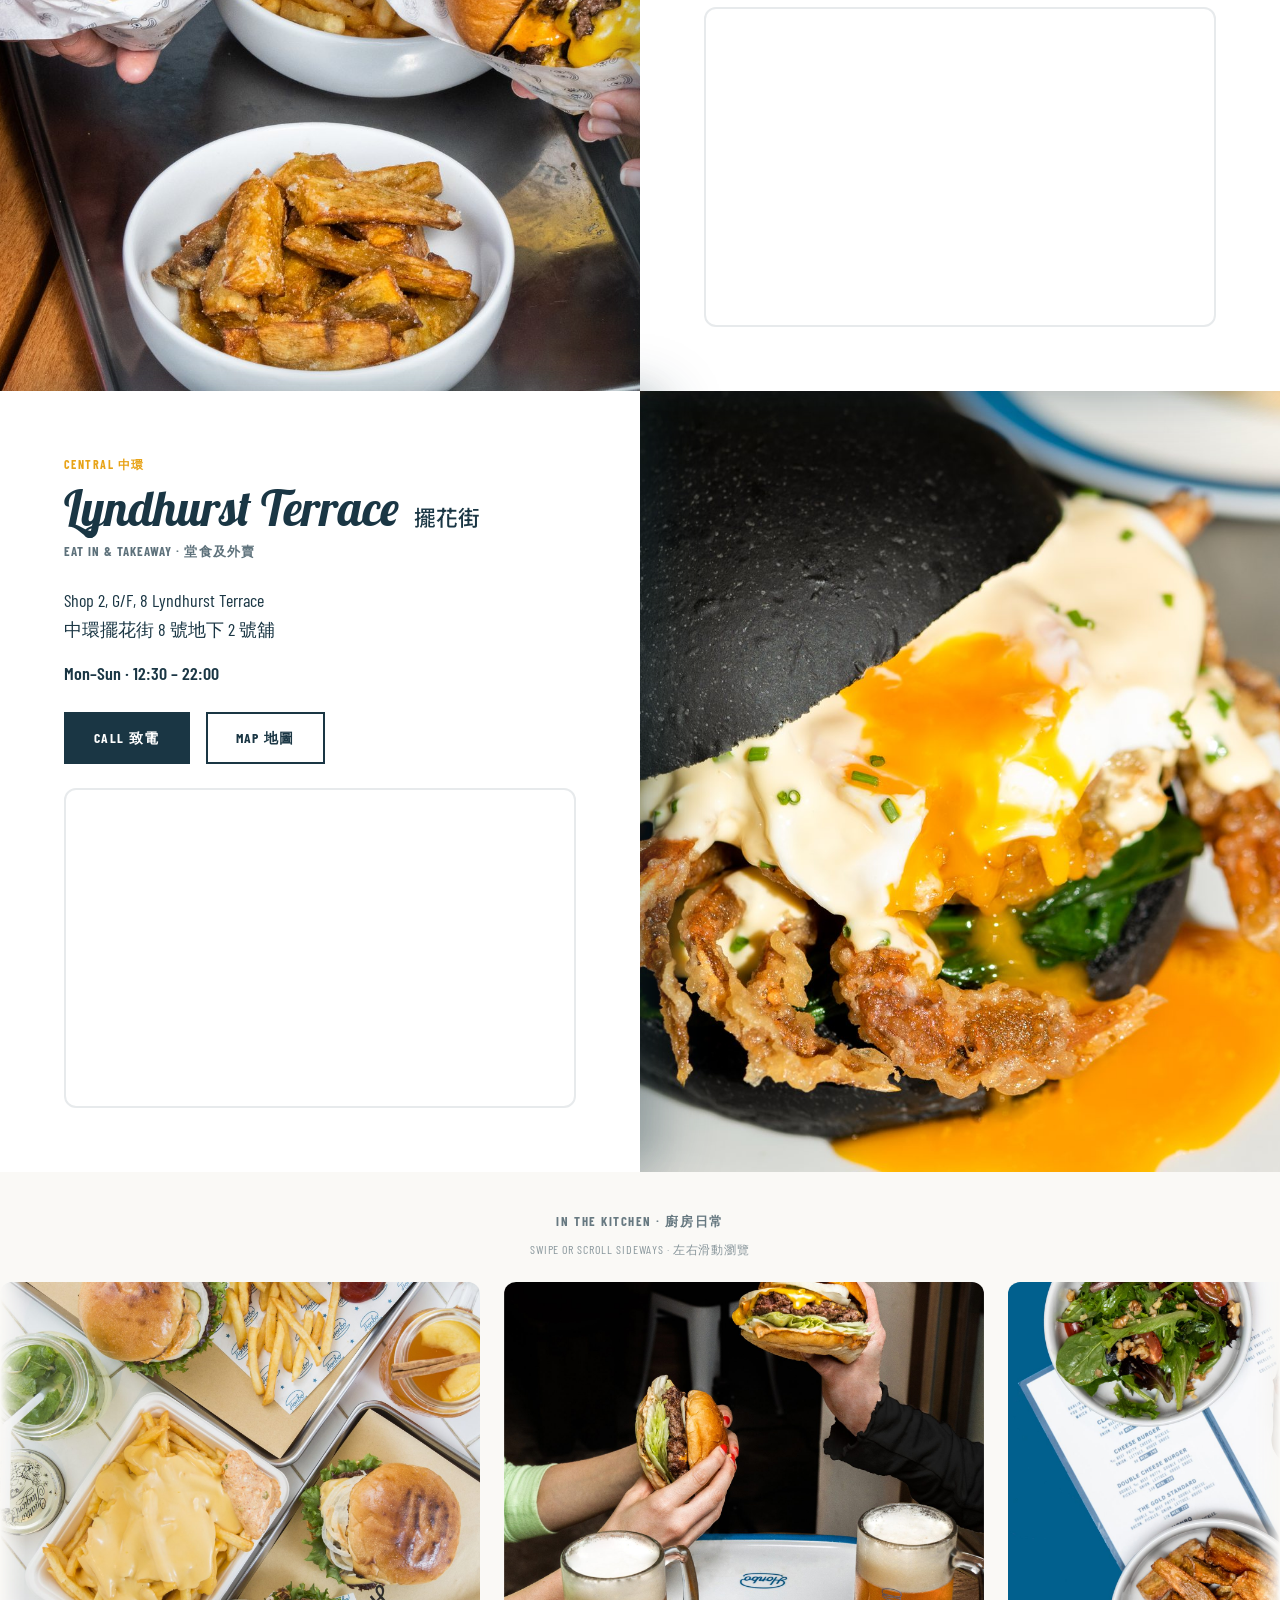
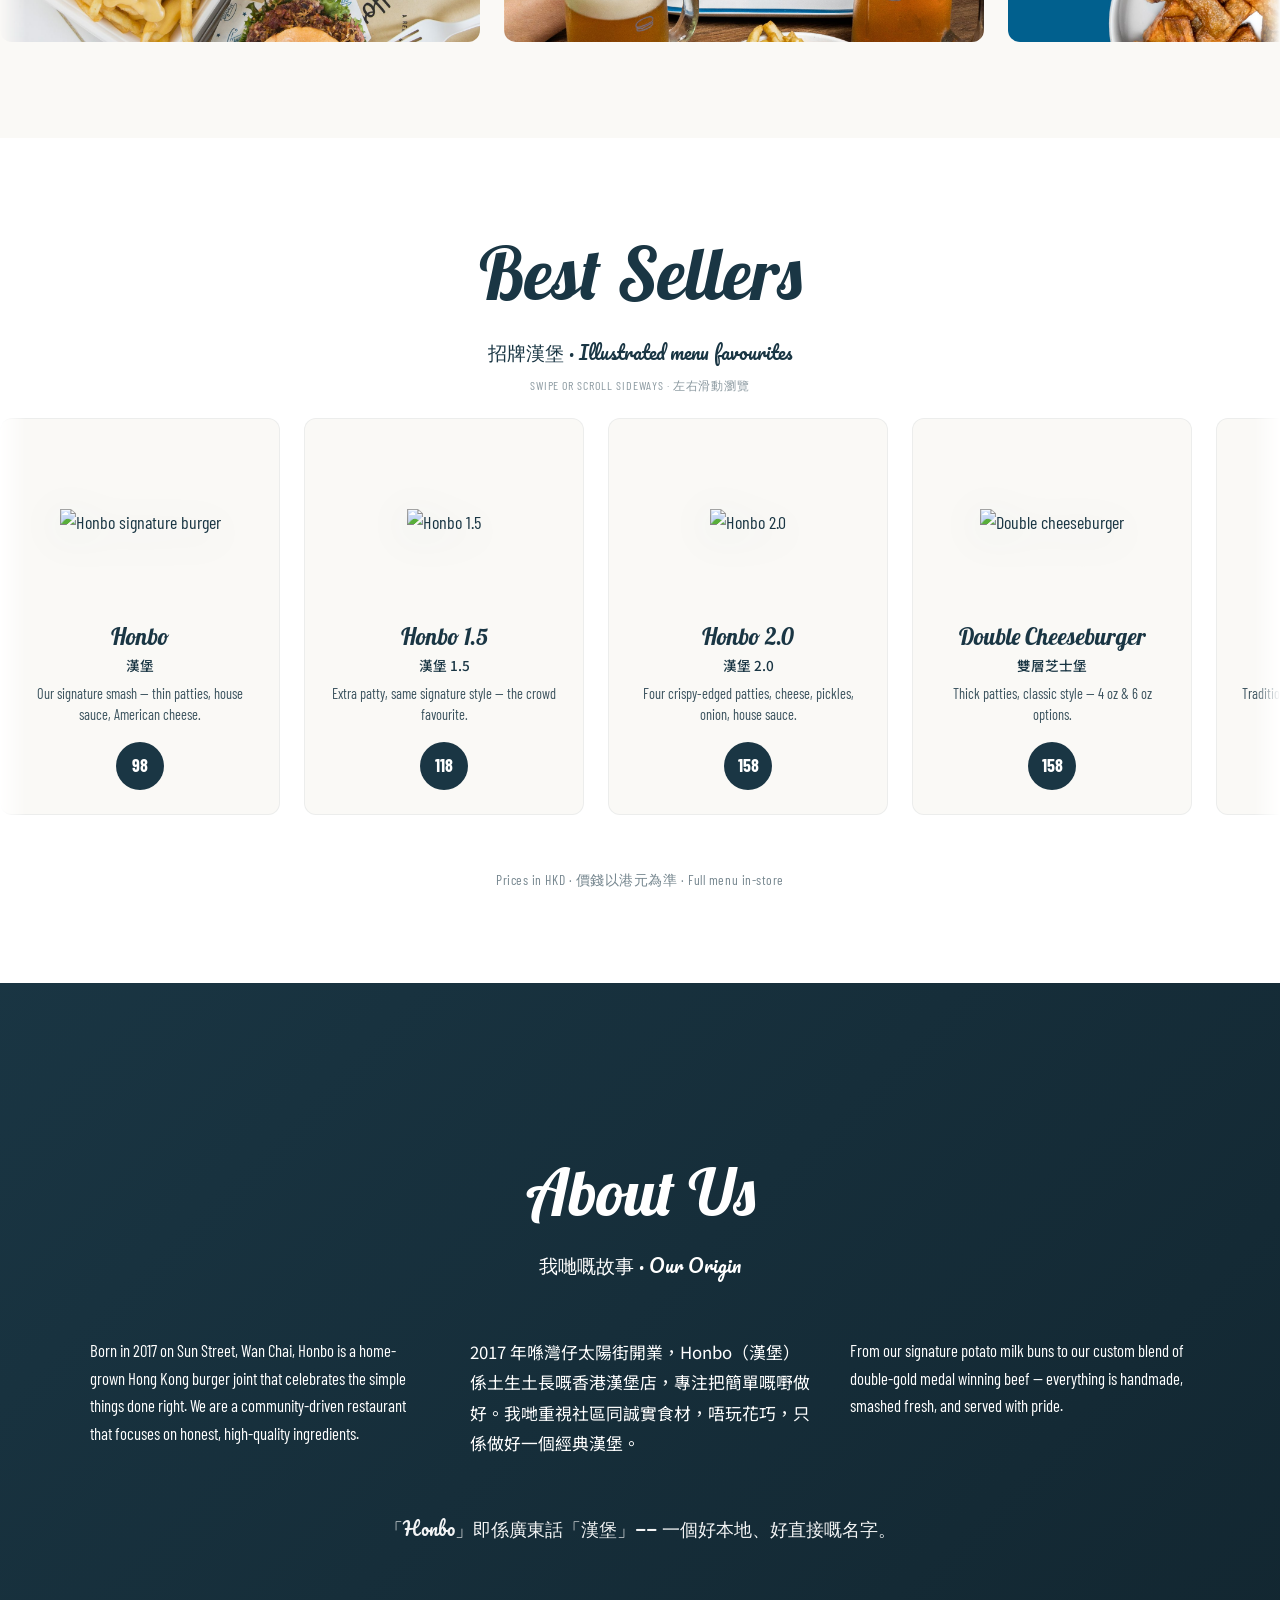
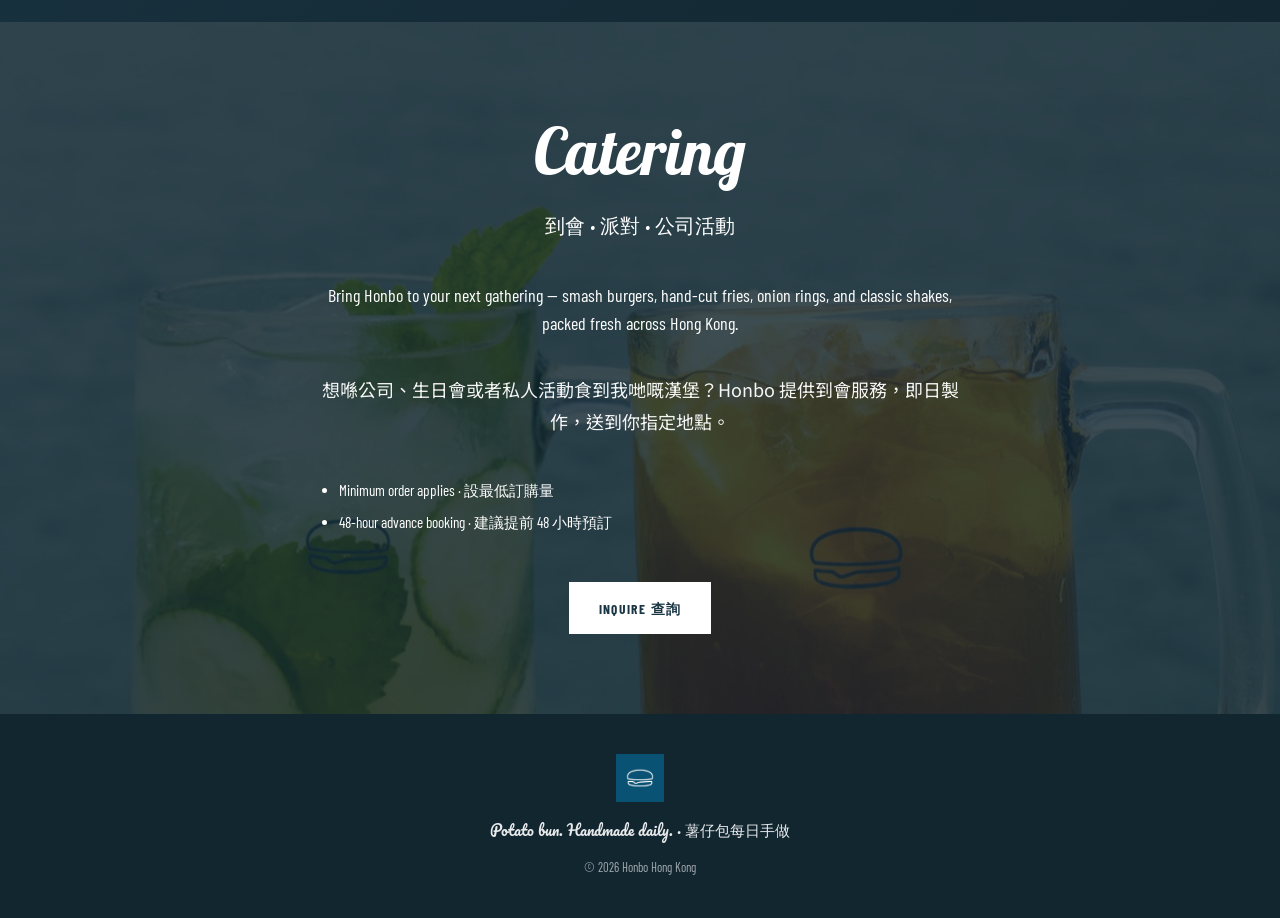
==== commit 5ea84fb0: "Simplify to smooth nav scroll with hero parallax only Co-authored-by: Cursor <cursoragent@cursor.com" ====
--- a/index.html
+++ b/index.html
@@ -9,7 +9,7 @@
   <link rel="preconnect" href="https://fonts.googleapis.com" />
   <link rel="preconnect" href="https://fonts.gstatic.com" crossorigin />
   <link href="https://fonts.googleapis.com/css2?family=Barlow+Condensed:wght@400;500;600;700&family=Lobster&family=Pacifico&family=Noto+Sans+TC:wght@400;500;700&display=swap" rel="stylesheet" />
-  <link rel="stylesheet" href="styles.css?v=9" />
+  <link rel="stylesheet" href="styles.css?v=11" />
 </head>
 <body>
   <a class="skip-link" href="#main">Skip to content</a>
@@ -26,22 +26,25 @@
         <span class="nav__toggle-bar"></span>
         <span class="sr-only">Menu</span>
       </button>
-      <ul class="nav__menu" id="nav-menu">
-        <li><a href="#locations">Locations 分店</a></li>
-        <li><a href="#bestsellers">Best Sellers 招牌</a></li>
-        <li><a href="#origin">Our Story 故事</a></li>
-        <li><a href="#catering">Catering 到會</a></li>
-      </ul>
     </nav>
   </header>
 
+  <nav class="site-nav" id="nav-menu" aria-label="Site sections">
+    <ul class="nav__menu">
+      <li><a href="#locations">Locations 分店</a></li>
+      <li><a href="#bestsellers">Best Sellers 招牌</a></li>
+      <li><a href="#origin">Our Story 故事</a></li>
+      <li><a href="#catering">Catering 到會</a></li>
+    </ul>
+  </nav>
+
   <main id="main">
     <section class="hero-parallax" aria-labelledby="hero-title">
-      <div class="hero-parallax__bg" data-scroll-scale="1.12" aria-hidden="true">
+      <div class="hero-parallax__bg" aria-hidden="true">
         <img src="assets/photos/hero.jpg" alt="" />
       </div>
       <div class="hero-parallax__overlay" aria-hidden="true"></div>
-      <div class="hero-parallax__content scrub" data-scrub="hero">
+      <div class="hero-parallax__content">
         <p class="hero-parallax__eyebrow">Est. 2017 · 灣仔太陽街</p>
         <h1 class="hero-parallax__title" id="hero-title">
           <span class="hero-parallax__title-stack">
@@ -80,18 +83,18 @@
     </div>
 
     <section class="locations" id="locations" aria-labelledby="locations-heading">
-      <div class="section-intro scrub" data-scrub="fade-up">
+      <div class="section-intro">
         <h2 class="section-intro__title" id="locations-heading">Where to find us</h2>
         <p class="section-intro__subtitle">香港分店 · Eat in &amp; takeaway</p>
       </div>
 
       <article class="location-panel">
-        <div class="location-panel__media scrub" data-scrub="scale-in">
+        <div class="location-panel__media">
           <div class="location-panel__bg">
             <img src="assets/photos/location-wanchai.jpg" alt="Honbo Wan Chai burgers and fries" loading="lazy" />
           </div>
         </div>
-        <div class="location-panel__body scrub" data-scrub="slide-right">
+        <div class="location-panel__body">
           <p class="location-panel__label">Flagship 總店</p>
           <h3 class="location-panel__name">Wan Chai <span>灣仔</span></h3>
           <p class="location-panel__service">EAT IN &amp; TAKEAWAY · 堂食及外賣</p>
@@ -117,12 +120,12 @@
       </article>
 
       <article class="location-panel location-panel--reverse">
-        <div class="location-panel__media scrub" data-scrub="scale-in">
+        <div class="location-panel__media">
           <div class="location-panel__bg">
             <img src="assets/photos/location-central.jpg" alt="Honbo Central burger close-up" loading="lazy" />
           </div>
         </div>
-        <div class="location-panel__body scrub" data-scrub="slide-left">
+        <div class="location-panel__body">
           <p class="location-panel__label">Central 中環</p>
           <h3 class="location-panel__name">Lyndhurst Terrace <span>擺花街</span></h3>
           <p class="location-panel__service">EAT IN &amp; TAKEAWAY · 堂食及外賣</p>
@@ -149,7 +152,7 @@
     </section>
 
     <section class="gallery-section" id="gallery" aria-label="Food gallery">
-      <div class="section-block__header scrub" data-scrub="fade-up">
+      <div class="section-block__header">
         <p class="section-block__label">In the kitchen · 廚房日常</p>
         <p class="carousel-hint">Swipe or scroll sideways · 左右滑動瀏覽</p>
       </div>
@@ -174,7 +177,7 @@
     </section>
 
     <section class="bestsellers-section" id="bestsellers" aria-labelledby="bestsellers-heading">
-      <div class="section-block__header scrub" data-scrub="fade-up">
+      <div class="section-block__header">
         <h2 class="section-block__title" id="bestsellers-heading">Best Sellers</h2>
         <p class="section-block__subtitle">招牌漢堡 · Illustrated menu favourites</p>
         <p class="carousel-hint">Swipe or scroll sideways · 左右滑動瀏覽</p>
@@ -247,33 +250,33 @@
     </section>
 
     <section class="origin" id="origin" aria-labelledby="origin-heading">
-      <div class="origin__parallax-bg" data-parallax-speed="0.06" aria-hidden="true"></div>
+      <div class="origin__parallax-bg" aria-hidden="true"></div>
       <div class="origin__inner">
-        <div class="section-intro section-intro--light scrub" data-scrub="fade-up">
+        <div class="section-intro section-intro--light">
           <h2 class="section-intro__title" id="origin-heading">About Us</h2>
           <p class="section-intro__subtitle">我哋嘅故事 · Our Origin</p>
         </div>
         <div class="origin__grid">
-          <article class="origin__col scrub" data-scrub="fade-up">
+          <article class="origin__col">
             <p>Born in 2017 on Sun Street, Wan Chai, Honbo is a home-grown Hong Kong burger joint that celebrates the simple things done right. We are a community-driven restaurant that focuses on honest, high-quality ingredients.</p>
           </article>
-          <article class="origin__col origin__col--zh scrub" data-scrub="fade-up" data-scrub-start="0.72">
+          <article class="origin__col origin__col--zh">
             <p>2017 年喺灣仔太陽街開業，Honbo（漢堡）係土生土長嘅香港漢堡店，專注把簡單嘅嘢做好。我哋重視社區同誠實食材，唔玩花巧，只係做好一個經典漢堡。</p>
           </article>
-          <article class="origin__col scrub" data-scrub="fade-up" data-scrub-start="0.55">
+          <article class="origin__col">
             <p>From our signature potato milk buns to our custom blend of double-gold medal winning beef — everything is handmade, smashed fresh, and served with pride.</p>
           </article>
         </div>
-        <p class="origin__note scrub" data-scrub="fade-up">「Honbo」即係廣東話「漢堡」—— 一個好本地、好直接嘅名字。</p>
+        <p class="origin__note">「Honbo」即係廣東話「漢堡」—— 一個好本地、好直接嘅名字。</p>
       </div>
     </section>
 
     <section class="catering" id="catering" aria-labelledby="catering-heading">
-      <div class="catering__bg" data-scroll-scale="1.1" aria-hidden="true">
+      <div class="catering__bg" aria-hidden="true">
         <img src="assets/photos/catering.jpg" alt="" />
       </div>
       <div class="catering__overlay"></div>
-      <div class="catering__content scrub" data-scrub="scale-in">
+      <div class="catering__content">
         <h2 class="catering__title" id="catering-heading">Catering</h2>
         <p class="catering__subtitle">到會 · 派對 · 公司活動</p>
         <p>Bring Honbo to your next gathering — smash burgers, hand-cut fries, onion rings, and classic shakes, packed fresh across Hong Kong.</p>
@@ -295,6 +298,6 @@
     <p class="site-footer__copy">&copy; <span id="year"></span> Honbo Hong Kong</p>
   </footer>
 
-  <script src="script.js?v=9"></script>
+  <script src="script.js?v=11"></script>
 </body>
 </html>
--- a/styles.css
+++ b/styles.css
@@ -27,8 +27,13 @@
 }
 
 html {
-  scroll-behavior: auto;
+  scroll-behavior: smooth;
   scroll-padding-top: var(--header-h);
+}
+
+section[id],
+#main > div[id] {
+  scroll-margin-top: var(--header-h);
 }
 
 body {
@@ -99,8 +104,13 @@
 
 .site-header.is-scrolled {
   background: rgba(255, 255, 255, 0.96);
-  backdrop-filter: blur(12px);
   box-shadow: 0 1px 0 rgba(26, 54, 68, 0.08);
+}
+
+body.is-menu-open .site-header,
+body.is-menu-open .site-header.is-scrolled {
+  background: transparent;
+  box-shadow: none;
 }
 
 .nav {
@@ -152,12 +162,30 @@
   position: static;
 }
 
+/* Desktop nav — sits above page, outside header (avoids backdrop-filter trap) */
+.site-nav {
+  position: fixed;
+  top: 0;
+  left: 50%;
+  z-index: 201;
+  width: 100%;
+  max-width: 1280px;
+  height: var(--header-h);
+  transform: translateX(-50%);
+  display: flex;
+  align-items: center;
+  justify-content: flex-end;
+  padding: 0 clamp(1rem, 4vw, 2rem);
+  pointer-events: none;
+}
+
 .nav__menu {
   display: flex;
   gap: clamp(0.75rem, 2.5vw, 1.75rem);
   list-style: none;
   margin: 0;
   padding: 0;
+  pointer-events: auto;
 }
 
 .nav__menu a {
@@ -167,10 +195,10 @@
   text-transform: uppercase;
   text-decoration: none;
   color: var(--honbo-white);
-  transition: opacity var(--transition);
-}
-
-.site-header.is-scrolled .nav__menu a {
+  transition: color var(--transition), opacity var(--transition);
+}
+
+.site-header.is-scrolled ~ .site-nav .nav__menu a {
   color: var(--honbo-navy);
 }
 
@@ -935,48 +963,54 @@
   margin: var(--space-sm) 0 0;
 }
 
-/* Scroll-scrubbed animations (VSCO-style, tied to scroll position) */
-.scrub {
-  will-change: transform, opacity;
-}
-
-.scrub[data-scrub="clip-up"] {
-  will-change: transform, opacity, clip-path;
-}
-
 /* Responsive */
+@media (min-width: 769px) {
+  .site-nav {
+    padding-right: clamp(1rem, 4vw, 2rem);
+  }
+}
+
 @media (max-width: 768px) {
   .nav__toggle {
     display: flex;
     position: relative;
-    z-index: 301;
+    z-index: 10001;
+  }
+
+  .site-nav {
+    position: fixed;
+    inset: 0;
+    left: 0;
+    max-width: none;
+    height: 100%;
+    transform: none;
+    padding: 0;
+    justify-content: center;
+    align-items: center;
+    background-color: var(--honbo-navy);
+    z-index: 10000;
+    visibility: hidden;
+    opacity: 0;
+    pointer-events: none;
+    transition: opacity 0.35s var(--ease-out), visibility 0.35s;
+  }
+
+  .site-nav.is-open {
+    visibility: visible;
+    opacity: 1;
+    pointer-events: auto;
   }
 
   .nav__menu {
-    position: fixed;
-    top: var(--header-h);
-    left: 0;
-    right: 0;
-    bottom: 0;
     flex-direction: column;
     align-items: center;
-    justify-content: center;
     gap: var(--space-lg);
-    margin: 0;
-    padding: var(--space-lg);
-    background-color: var(--honbo-navy);
-    transform: translateX(100%);
-    transition: transform 0.45s var(--ease-out);
-    z-index: 300;
-    list-style: none;
-  }
-
-  .nav__menu.is-open {
-    transform: translateX(0);
-  }
-
-  .nav__menu a {
-    font-size: 1.15rem;
+    pointer-events: auto;
+  }
+
+  .site-nav .nav__menu a,
+  .site-header.is-scrolled ~ .site-nav .nav__menu a {
+    font-size: 1.2rem;
     color: var(--honbo-white) !important;
   }
 
@@ -1045,12 +1079,12 @@
     animation-duration: 60s !important;
   }
 
-  .scrub,
-  [data-parallax-speed],
-  [data-scroll-scale] {
-    opacity: 1 !important;
+  html {
+    scroll-behavior: auto;
+  }
+
+  .hero-parallax__bg {
     transform: none !important;
-    clip-path: none !important;
   }
 
   .hero-parallax__arrow {
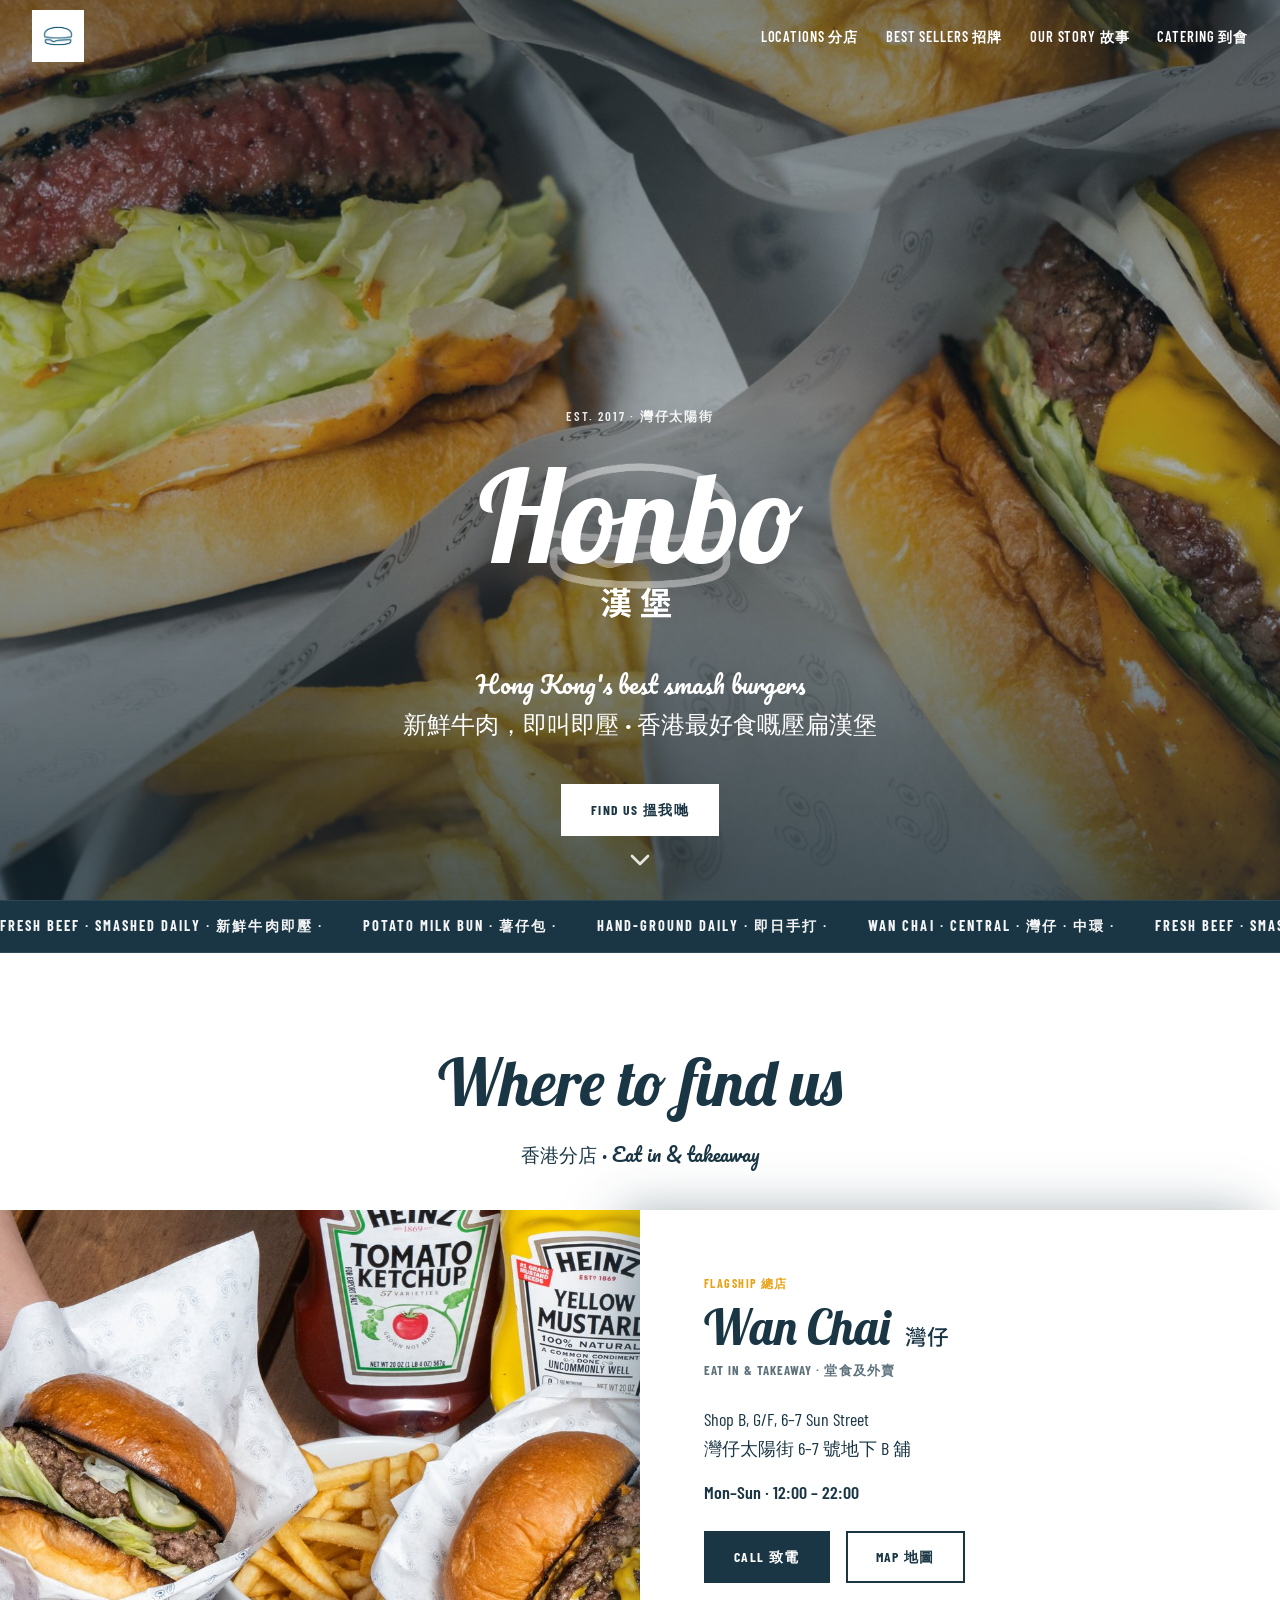
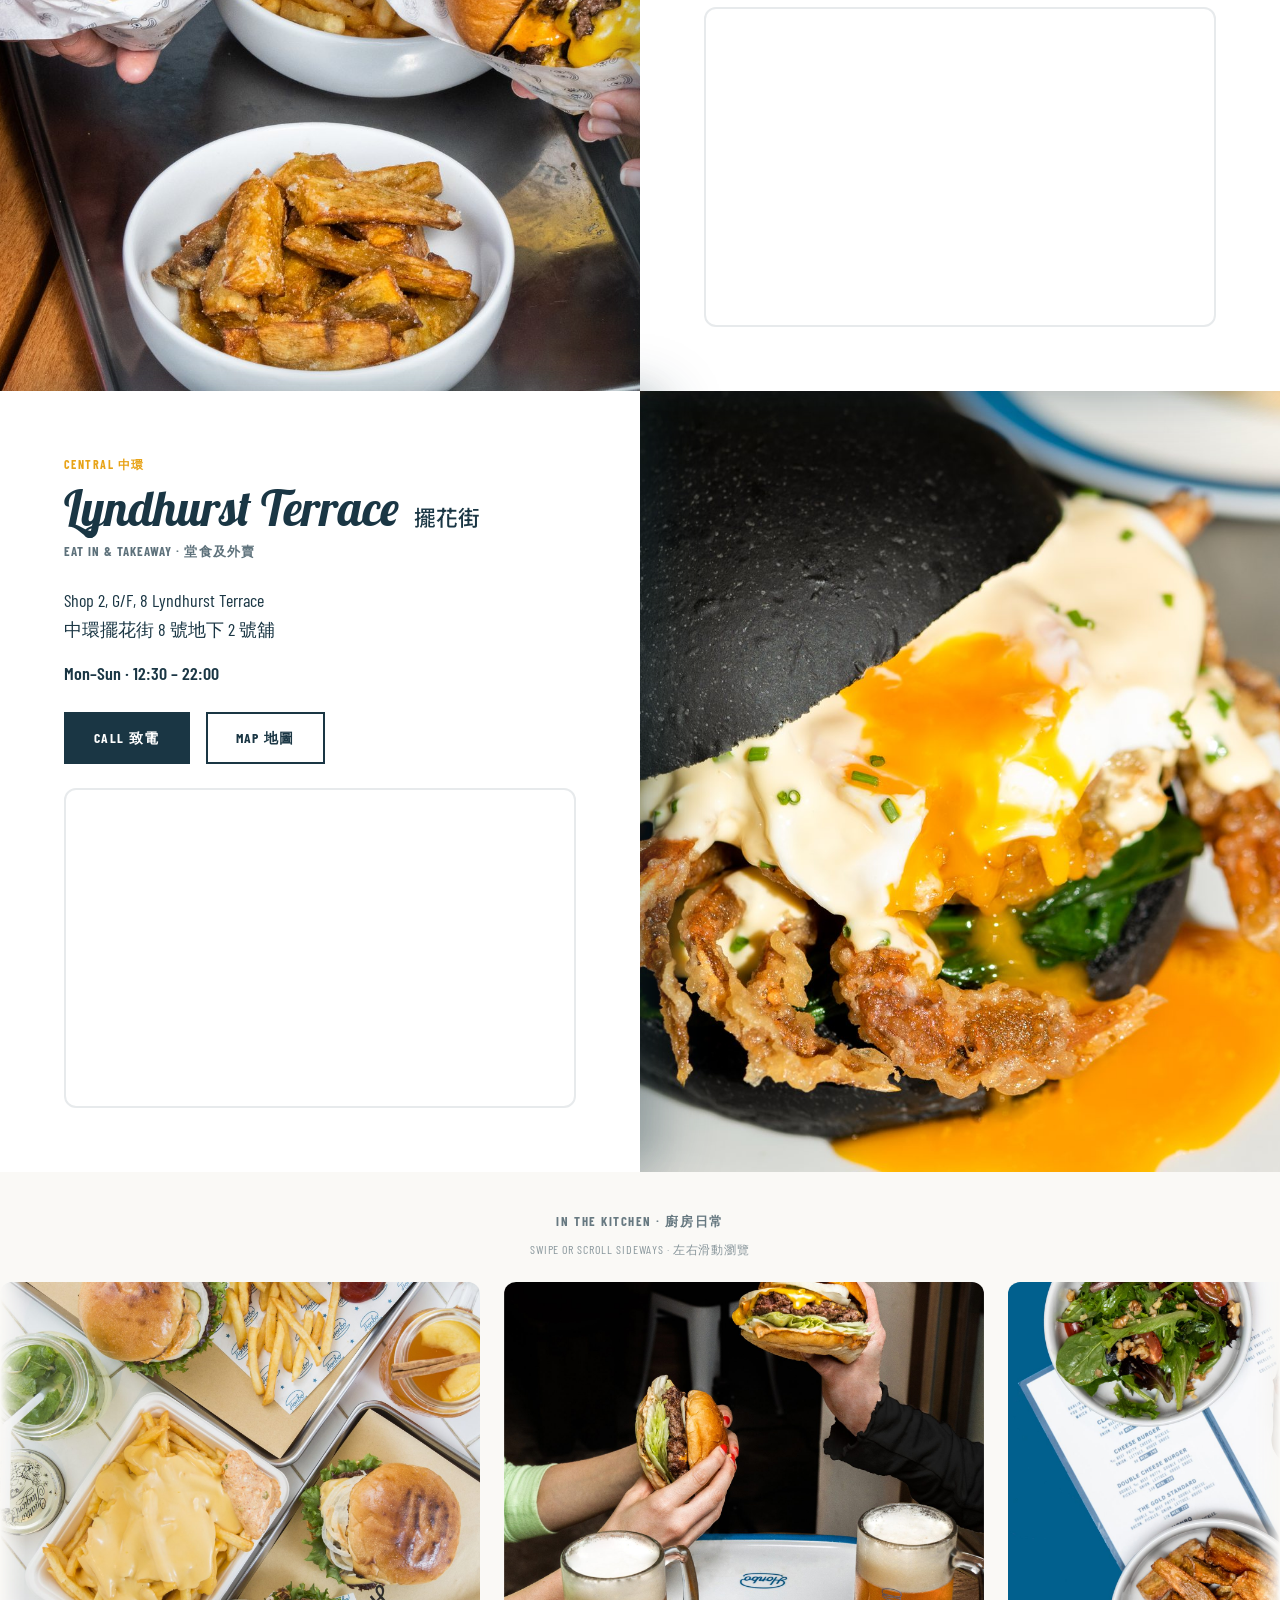
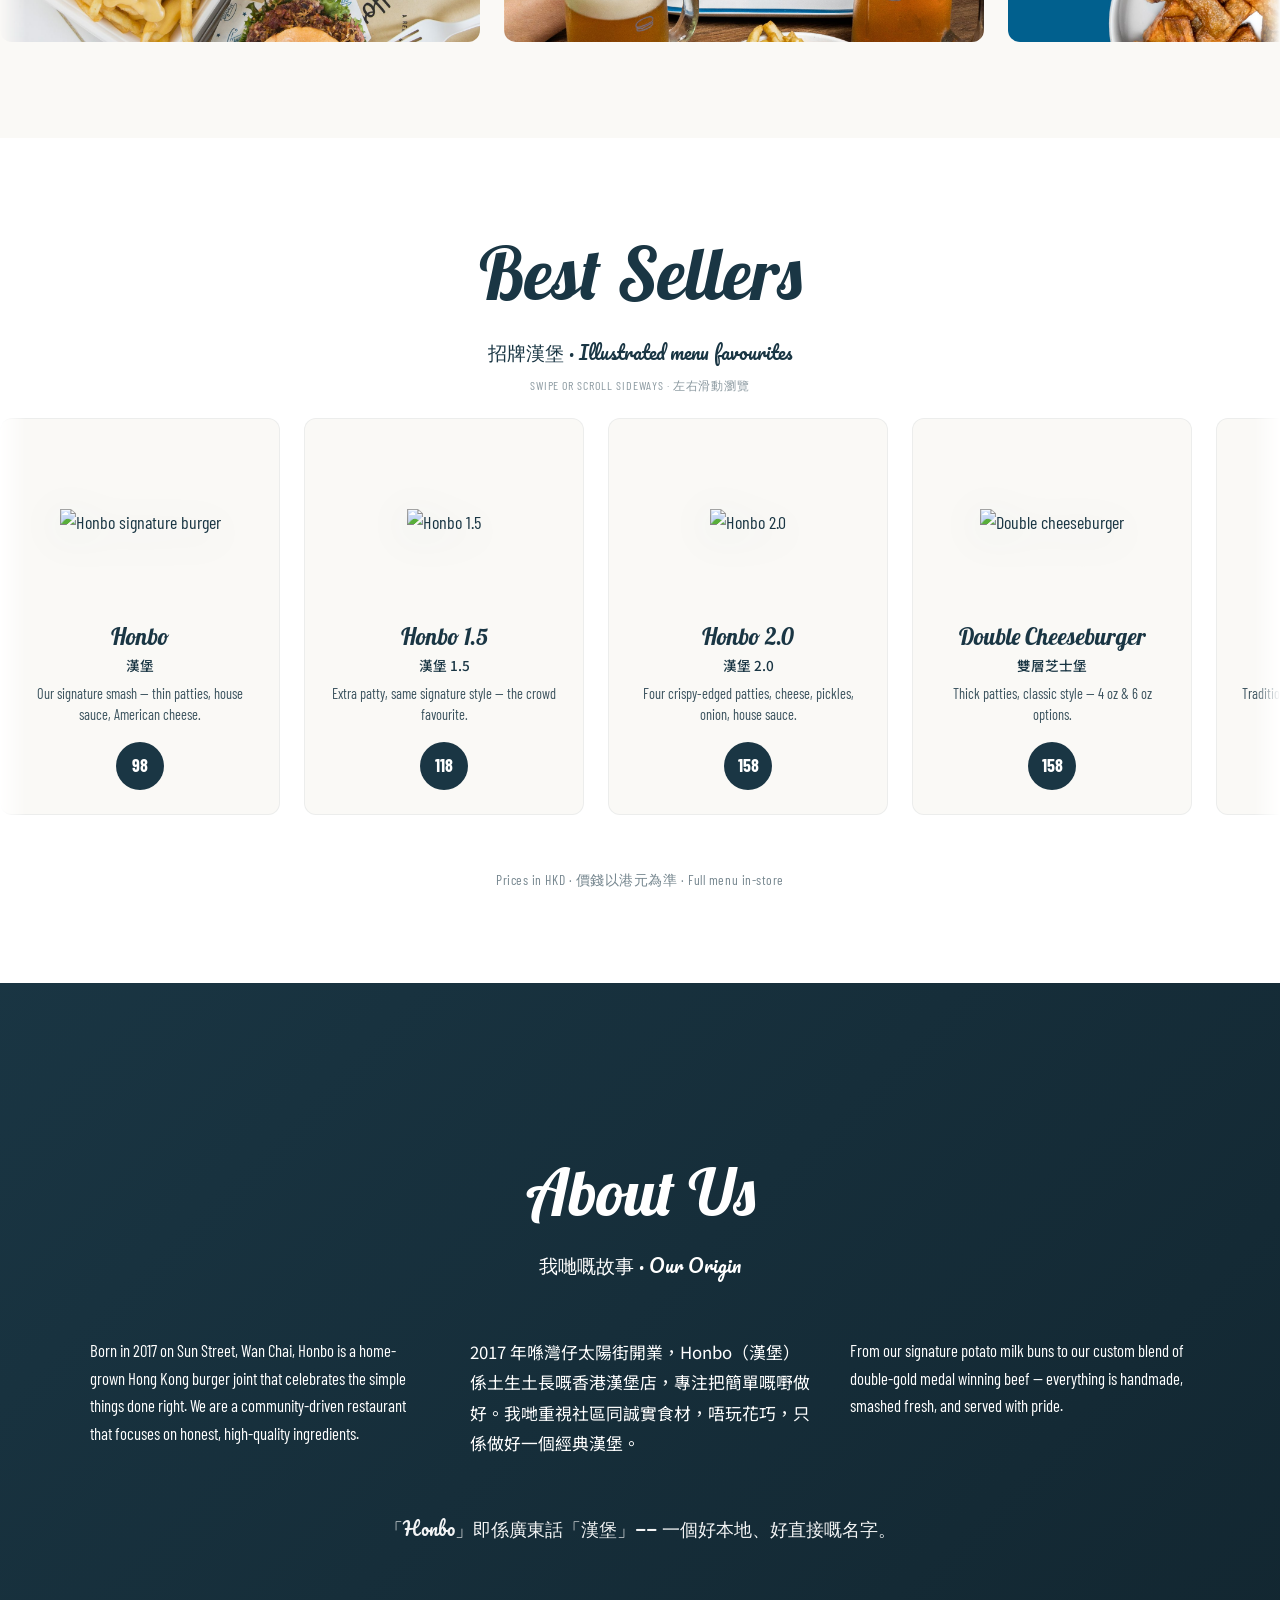
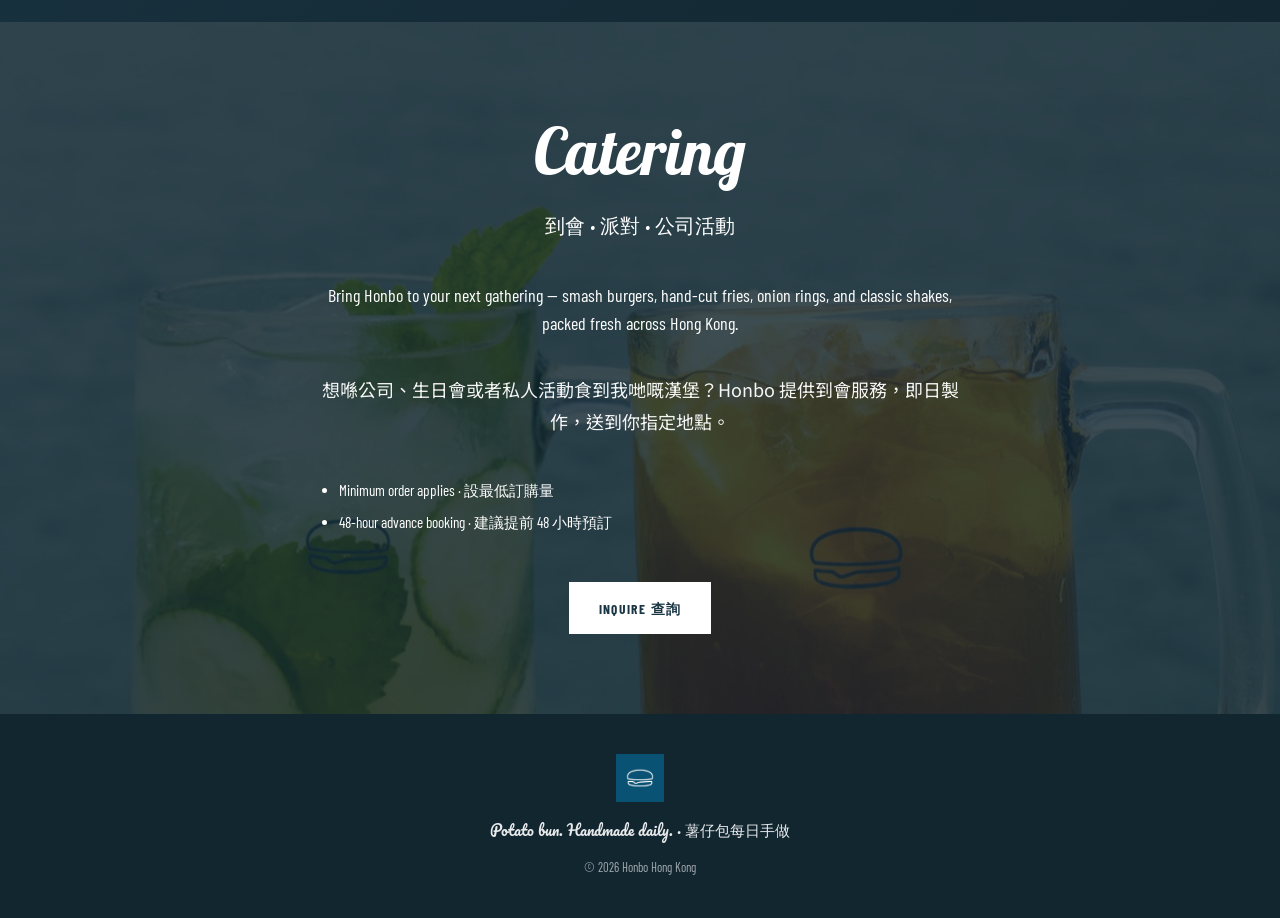
==== commit 2002eabc: "Animated scroll-through navigation with parallax during journey Co-authored-by: Cursor <cursoragent@" ====
--- a/index.html
+++ b/index.html
@@ -9,7 +9,7 @@
   <link rel="preconnect" href="https://fonts.googleapis.com" />
   <link rel="preconnect" href="https://fonts.gstatic.com" crossorigin />
   <link href="https://fonts.googleapis.com/css2?family=Barlow+Condensed:wght@400;500;600;700&family=Lobster&family=Pacifico&family=Noto+Sans+TC:wght@400;500;700&display=swap" rel="stylesheet" />
-  <link rel="stylesheet" href="styles.css?v=11" />
+  <link rel="stylesheet" href="styles.css?v=12" />
 </head>
 <body>
   <a class="skip-link" href="#main">Skip to content</a>
@@ -298,6 +298,6 @@
     <p class="site-footer__copy">&copy; <span id="year"></span> Honbo Hong Kong</p>
   </footer>
 
-  <script src="script.js?v=11"></script>
+  <script src="script.js?v=12"></script>
 </body>
 </html>
--- a/styles.css
+++ b/styles.css
@@ -27,8 +27,12 @@
 }
 
 html {
-  scroll-behavior: smooth;
+  scroll-behavior: auto;
   scroll-padding-top: var(--header-h);
+}
+
+body.is-scroll-animating {
+  overflow-anchor: none;
 }
 
 section[id],
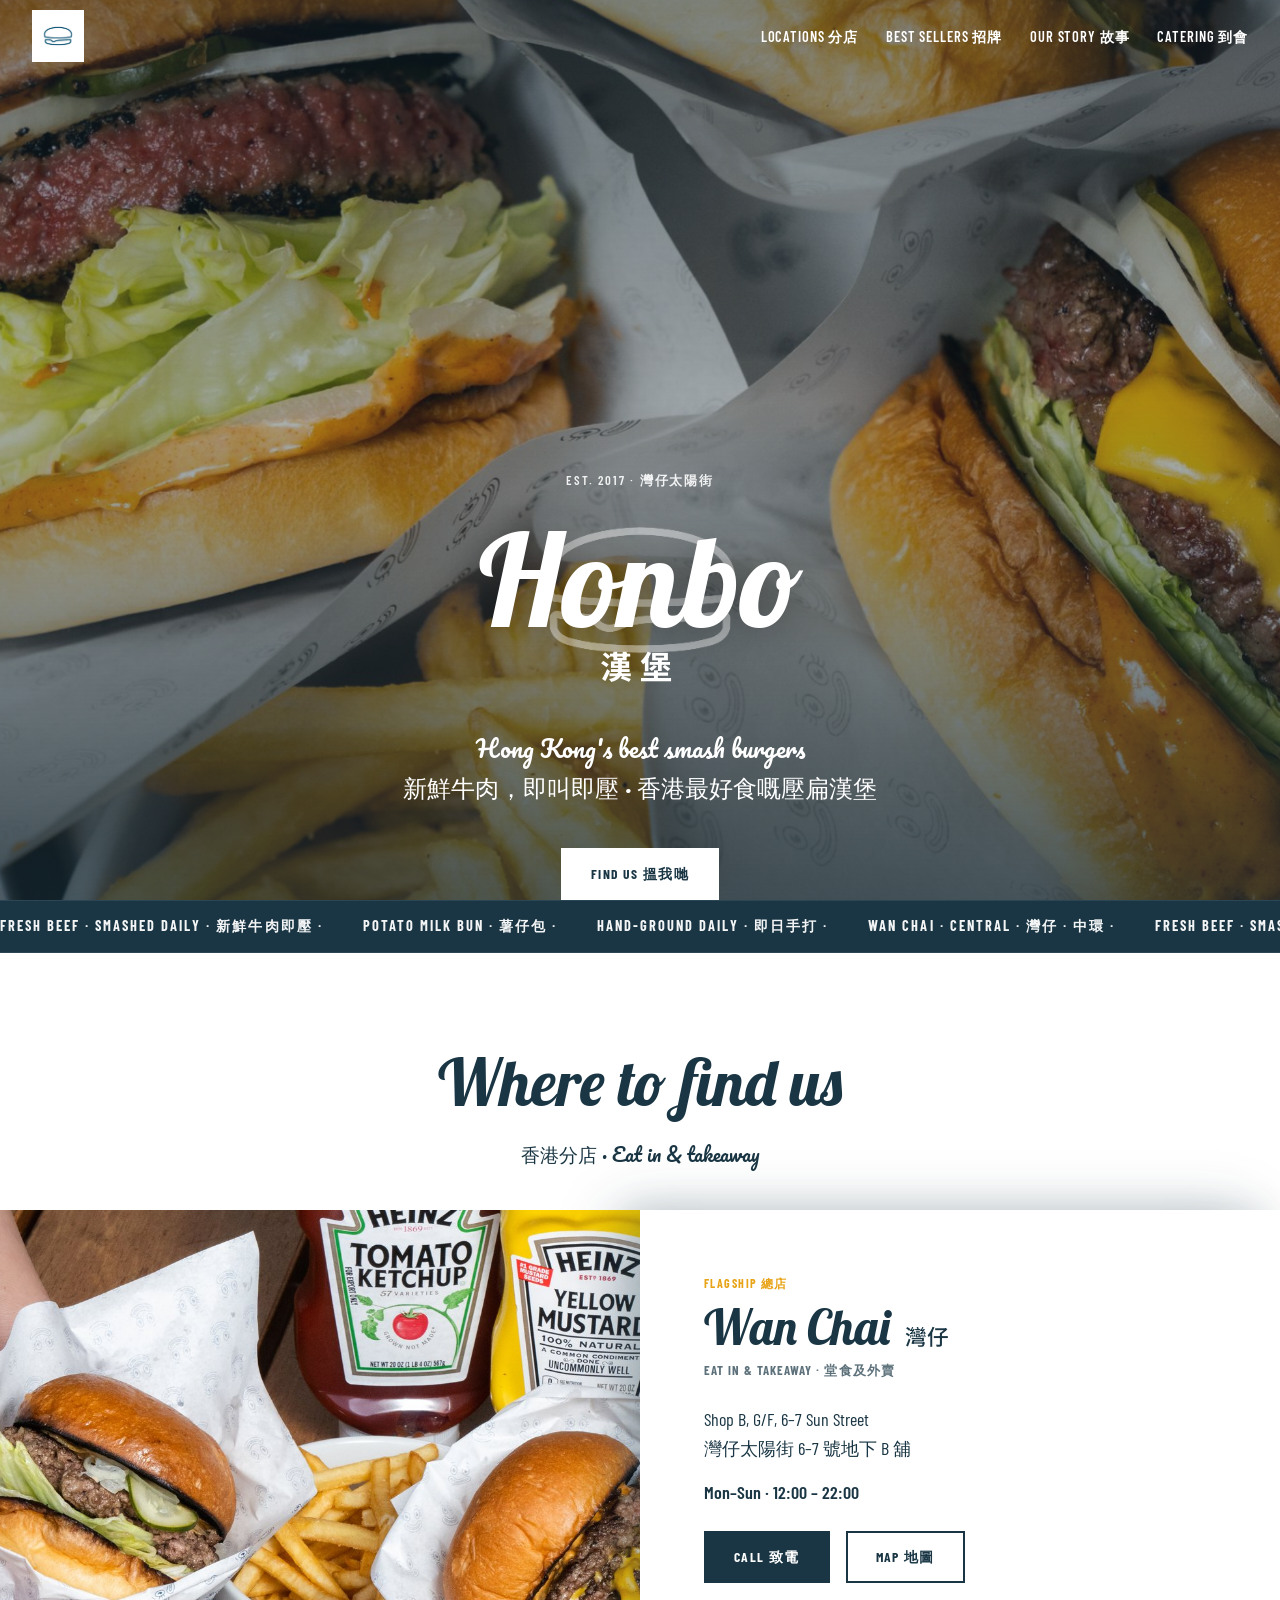
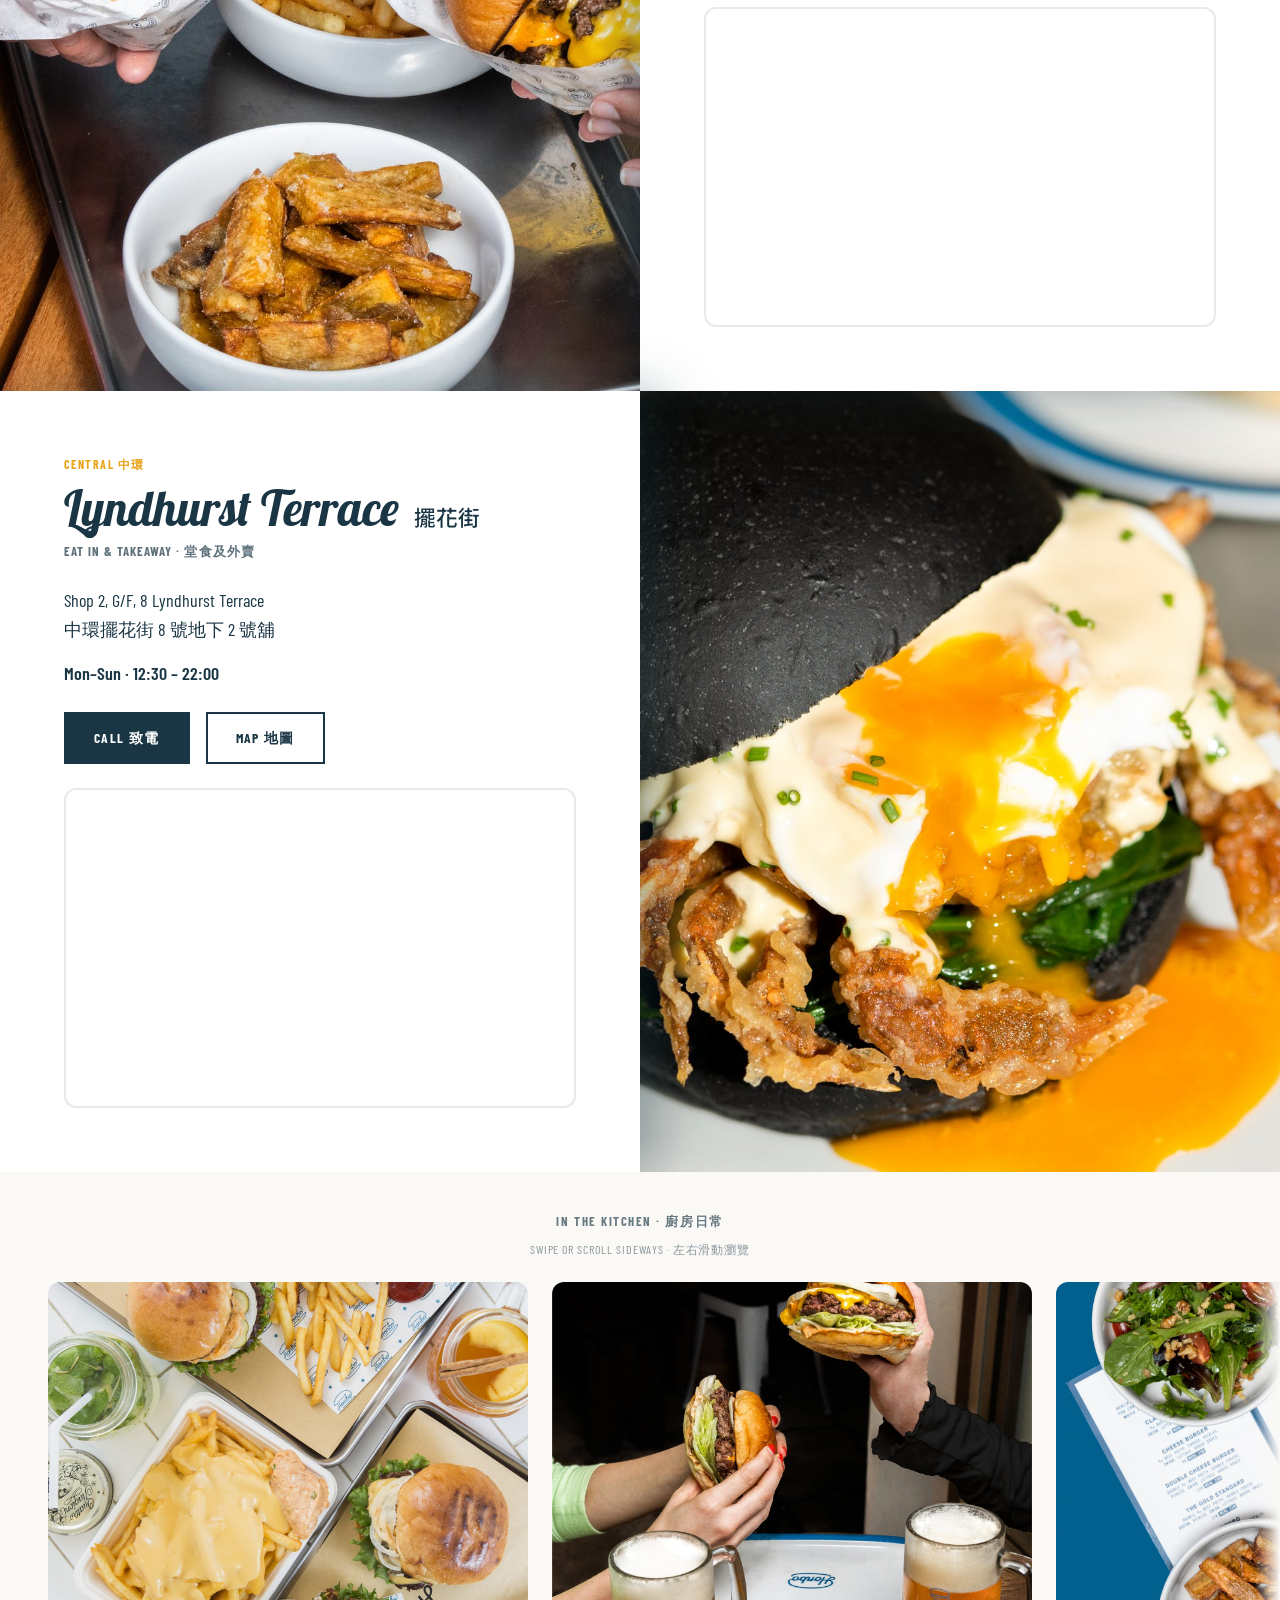
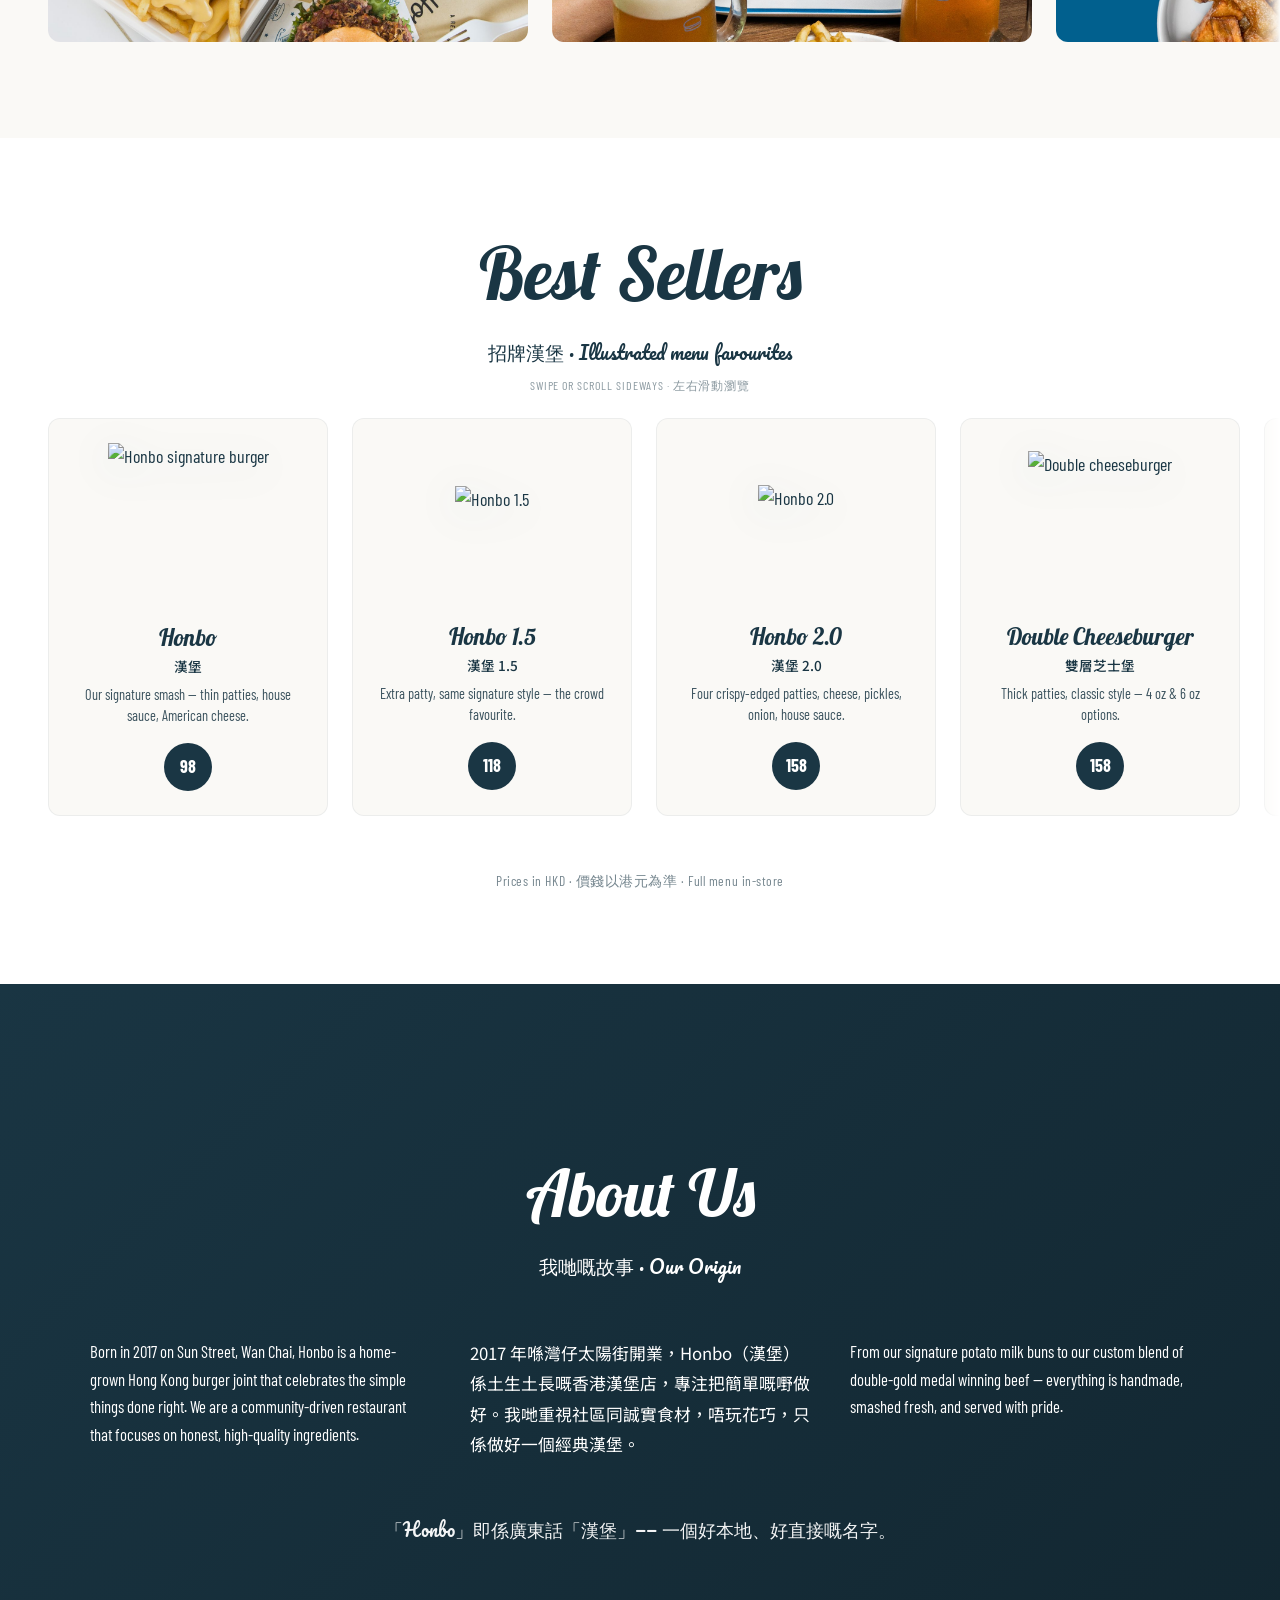
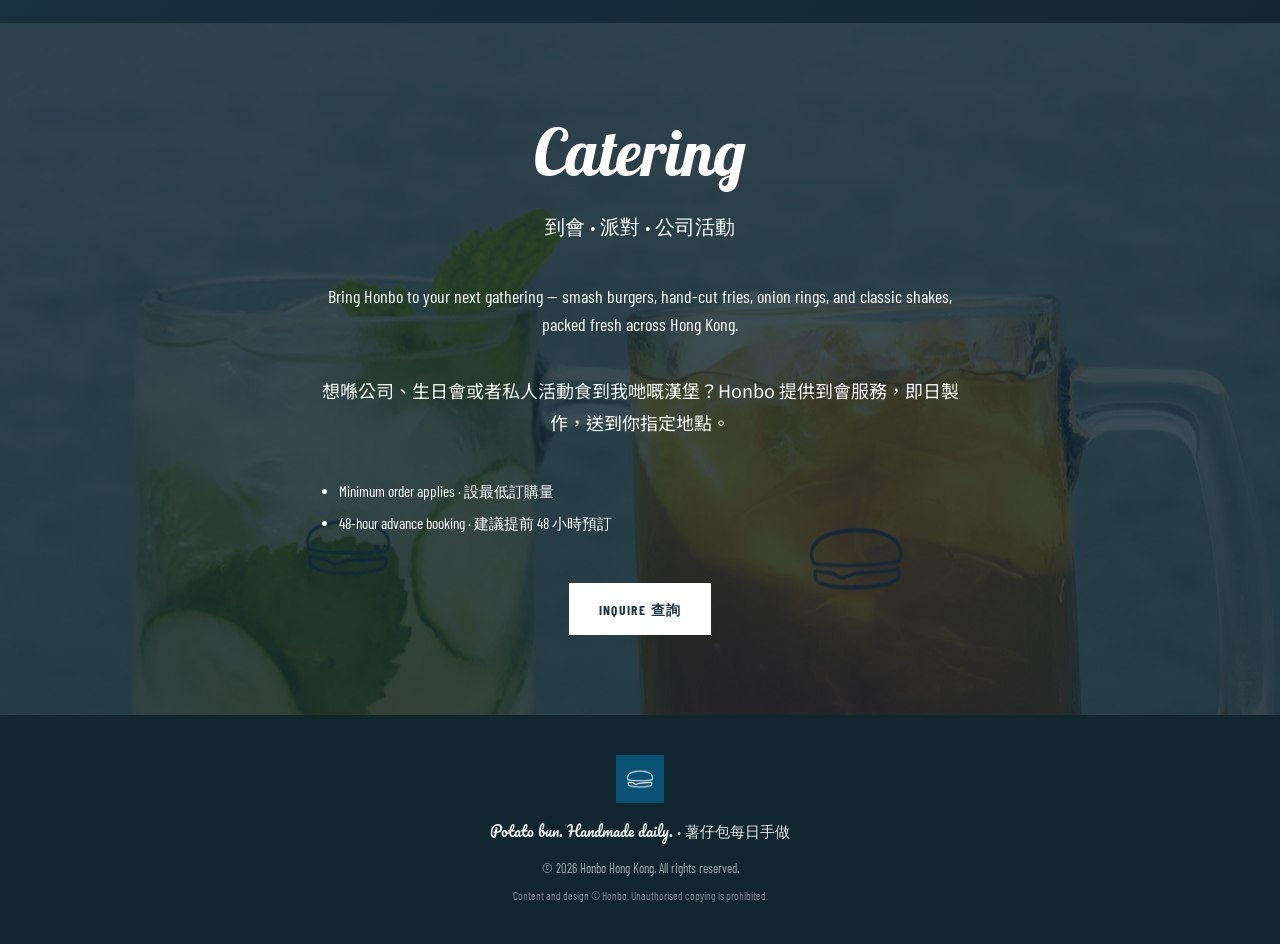
==== commit 2bd29254: "Optimize and organize site for production deploy Co-authored-by: Cursor <cursoragent@cursor.com>" ====
--- a/index.html
+++ b/index.html
@@ -4,12 +4,17 @@
   <meta charset="UTF-8" />
   <meta name="viewport" content="width=device-width, initial-scale=1.0" />
   <meta name="description" content="Honbo 漢堡 — Hong Kong's homegrown smash burger joint. American-style burgers, honest ingredients, born in Wan Chai 2017." />
+  <meta name="theme-color" content="#1a3644" />
+  <meta name="robots" content="index, follow" />
   <title>Honbo 漢堡 | Hong Kong Smash Burgers</title>
-  <link rel="icon" href="assets/honbo-logo-blue.png" type="image/png" />
+  <link rel="icon" href="assets/brand/honbo-logo-blue.png" type="image/png" />
+  <link rel="preload" href="assets/photos/hero.jpg" as="image" fetchpriority="high" />
+  <link rel="preload" href="assets/brand/honbo-logo-white.png" as="image" />
   <link rel="preconnect" href="https://fonts.googleapis.com" />
   <link rel="preconnect" href="https://fonts.gstatic.com" crossorigin />
-  <link href="https://fonts.googleapis.com/css2?family=Barlow+Condensed:wght@400;500;600;700&family=Lobster&family=Pacifico&family=Noto+Sans+TC:wght@400;500;700&display=swap" rel="stylesheet" />
-  <link rel="stylesheet" href="styles.css?v=12" />
+  <link rel="stylesheet" href="https://fonts.googleapis.com/css2?family=Barlow+Condensed:wght@400;600;700&family=Lobster&family=Pacifico&family=Noto+Sans+TC:wght@400;700&display=swap" media="print" onload="this.media='all'" />
+  <noscript><link rel="stylesheet" href="https://fonts.googleapis.com/css2?family=Barlow+Condensed:wght@400;600;700&family=Lobster&family=Pacifico&family=Noto+Sans+TC:wght@400;700&display=swap" /></noscript>
+  <link rel="stylesheet" href="css/styles.min.css?v=1" />
 </head>
 <body>
   <a class="skip-link" href="#main">Skip to content</a>
@@ -17,8 +22,8 @@
   <header class="site-header" id="top">
     <nav class="nav" aria-label="Main">
       <a class="nav__logo" href="#top">
-        <img class="nav__logo-img nav__logo-img--white" src="assets/honbo-logo-white.png" alt="" aria-hidden="true" width="160" height="56" />
-        <img class="nav__logo-img nav__logo-img--blue" src="assets/honbo-logo-blue.png" alt="Honbo 漢堡" width="160" height="56" />
+        <img class="nav__logo-img nav__logo-img--white" src="assets/brand/honbo-logo-white.png" alt="" aria-hidden="true" width="160" height="56" decoding="async" />
+        <img class="nav__logo-img nav__logo-img--blue" src="assets/brand/honbo-logo-blue.png" alt="Honbo 漢堡" width="160" height="56" decoding="async" />
       </a>
       <button class="nav__toggle" type="button" aria-expanded="false" aria-controls="nav-menu">
         <span class="nav__toggle-bar"></span>
@@ -41,14 +46,14 @@
   <main id="main">
     <section class="hero-parallax" aria-labelledby="hero-title">
       <div class="hero-parallax__bg" aria-hidden="true">
-        <img src="assets/photos/hero.jpg" alt="" />
+        <img src="assets/photos/hero.jpg" alt="" width="1920" height="1080" fetchpriority="high" decoding="async" />
       </div>
       <div class="hero-parallax__overlay" aria-hidden="true"></div>
       <div class="hero-parallax__content">
         <p class="hero-parallax__eyebrow">Est. 2017 · 灣仔太陽街</p>
         <h1 class="hero-parallax__title" id="hero-title">
           <span class="hero-parallax__title-stack">
-            <img class="hero-parallax__icon" src="assets/honboicontransparent.png" alt="" width="480" height="480" aria-hidden="true" />
+            <img class="hero-parallax__icon" src="assets/brand/honboicontransparent.png" alt="" width="480" height="480" aria-hidden="true" decoding="async" />
             <span class="hero-parallax__script">Honbo</span>
             <span class="hero-parallax__zh">漢堡</span>
           </span>
@@ -72,7 +77,7 @@
             <span>Hand-ground daily · 即日手打 ·</span>
             <span>Wan Chai · Central · 灣仔 · 中環 ·</span>
           </div>
-          <div class="loop-track__set">
+          <div class="loop-track__set" aria-hidden="true">
             <span>Fresh beef · Smashed daily · 新鮮牛肉即壓 ·</span>
             <span>Potato milk bun · 薯仔包 ·</span>
             <span>Hand-ground daily · 即日手打 ·</span>
@@ -91,7 +96,7 @@
       <article class="location-panel">
         <div class="location-panel__media">
           <div class="location-panel__bg">
-            <img src="assets/photos/location-wanchai.jpg" alt="Honbo Wan Chai burgers and fries" loading="lazy" />
+            <img src="assets/photos/location-wanchai.jpg" alt="Honbo Wan Chai burgers and fries" width="800" height="600" loading="lazy" decoding="async" />
           </div>
         </div>
         <div class="location-panel__body">
@@ -122,7 +127,7 @@
       <article class="location-panel location-panel--reverse">
         <div class="location-panel__media">
           <div class="location-panel__bg">
-            <img src="assets/photos/location-central.jpg" alt="Honbo Central burger close-up" loading="lazy" />
+            <img src="assets/photos/location-central.jpg" alt="Honbo Central burger close-up" width="800" height="600" loading="lazy" decoding="async" />
           </div>
         </div>
         <div class="location-panel__body">
@@ -156,21 +161,14 @@
         <p class="section-block__label">In the kitchen · 廚房日常</p>
         <p class="carousel-hint">Swipe or scroll sideways · 左右滑動瀏覽</p>
       </div>
-      <div class="horizontal-carousel loop-track--gallery" tabindex="0">
+      <div class="horizontal-carousel loop-track--gallery horizontal-carousel--infinite" tabindex="0">
         <div class="horizontal-carousel__track">
           <div class="loop-track__set">
-            <figure class="gallery-card"><img src="assets/photos/group-flatlay.jpg" alt="Honbo burgers and fries flat lay" loading="lazy" /></figure>
-            <figure class="gallery-card"><img src="assets/photos/spread.jpg" alt="Honbo burger spread" loading="lazy" /></figure>
-            <figure class="gallery-card"><img src="assets/photos/gallery-1.jpg" alt="Honbo smash burgers" loading="lazy" /></figure>
-            <figure class="gallery-card"><img src="assets/photos/gallery-2.jpg" alt="Honbo food spread" loading="lazy" /></figure>
-            <figure class="gallery-card"><img src="assets/photos/gallery-3.jpg" alt="Honbo burgers and sides" loading="lazy" /></figure>
-          </div>
-          <div class="loop-track__set" aria-hidden="true">
-            <figure class="gallery-card"><img src="assets/photos/group-flatlay.jpg" alt="" loading="lazy" /></figure>
-            <figure class="gallery-card"><img src="assets/photos/spread.jpg" alt="" loading="lazy" /></figure>
-            <figure class="gallery-card"><img src="assets/photos/gallery-1.jpg" alt="" loading="lazy" /></figure>
-            <figure class="gallery-card"><img src="assets/photos/gallery-2.jpg" alt="" loading="lazy" /></figure>
-            <figure class="gallery-card"><img src="assets/photos/gallery-3.jpg" alt="" loading="lazy" /></figure>
+            <figure class="gallery-card"><img src="assets/photos/group-flatlay.jpg" alt="Honbo burgers and fries flat lay" width="800" height="600" loading="lazy" decoding="async" /></figure>
+            <figure class="gallery-card"><img src="assets/photos/spread.jpg" alt="Honbo burger spread" width="800" height="600" loading="lazy" decoding="async" /></figure>
+            <figure class="gallery-card"><img src="assets/photos/gallery-1.jpg" alt="Honbo smash burgers" width="800" height="600" loading="lazy" decoding="async" /></figure>
+            <figure class="gallery-card"><img src="assets/photos/gallery-2.jpg" alt="Honbo food spread" width="800" height="600" loading="lazy" decoding="async" /></figure>
+            <figure class="gallery-card"><img src="assets/photos/gallery-3.jpg" alt="Honbo burgers and sides" width="800" height="600" loading="lazy" decoding="async" /></figure>
           </div>
         </div>
       </div>
@@ -182,65 +180,35 @@
         <p class="section-block__subtitle">招牌漢堡 · Illustrated menu favourites</p>
         <p class="carousel-hint">Swipe or scroll sideways · 左右滑動瀏覽</p>
       </div>
-      <div class="horizontal-carousel loop-track--bestsellers" tabindex="0">
+      <div class="horizontal-carousel loop-track--bestsellers horizontal-carousel--infinite" tabindex="0" aria-label="Best sellers menu carousel">
         <div class="horizontal-carousel__track">
           <div class="loop-track__set">
             <article class="menu-card">
-              <div class="menu-card__art"><img src="assets/Honbo.PNG" alt="Honbo signature burger" loading="lazy" /></div>
+              <div class="menu-card__art"><img src="assets/menu/Honbo.PNG" alt="Honbo signature burger" width="400" height="400" loading="lazy" decoding="async" /></div>
               <div class="menu-card__info"><h3>Honbo <span>漢堡</span></h3><p>Our signature smash — thin patties, house sauce, American cheese.</p><span class="price-badge">98</span></div>
             </article>
             <article class="menu-card">
-              <div class="menu-card__art"><img src="assets/Honbo15.PNG" alt="Honbo 1.5" loading="lazy" /></div>
+              <div class="menu-card__art"><img src="assets/menu/Honbo15.PNG" alt="Honbo 1.5" width="400" height="400" loading="lazy" decoding="async" /></div>
               <div class="menu-card__info"><h3>Honbo 1.5 <span>漢堡 1.5</span></h3><p>Extra patty, same signature style — the crowd favourite.</p><span class="price-badge">118</span></div>
             </article>
             <article class="menu-card">
-              <div class="menu-card__art"><img src="assets/Honbo20.PNG" alt="Honbo 2.0" loading="lazy" /></div>
+              <div class="menu-card__art"><img src="assets/menu/Honbo20.PNG" alt="Honbo 2.0" width="400" height="400" loading="lazy" decoding="async" /></div>
               <div class="menu-card__info"><h3>Honbo 2.0 <span>漢堡 2.0</span></h3><p>Four crispy-edged patties, cheese, pickles, onion, house sauce.</p><span class="price-badge">158</span></div>
             </article>
             <article class="menu-card">
-              <div class="menu-card__art"><img src="assets/Gold Standard.PNG" alt="Double cheeseburger" loading="lazy" /></div>
+              <div class="menu-card__art"><img src="assets/menu/Gold Standard.PNG" alt="Double cheeseburger" width="400" height="400" loading="lazy" decoding="async" /></div>
               <div class="menu-card__info"><h3>Double Cheeseburger <span>雙層芝士堡</span></h3><p>Thick patties, classic style — 4 oz &amp; 6 oz options.</p><span class="price-badge">158</span></div>
             </article>
             <article class="menu-card">
-              <div class="menu-card__art"><img src="assets/Cheeseburger.PNG" alt="Cheeseburger" loading="lazy" /></div>
+              <div class="menu-card__art"><img src="assets/menu/Cheeseburger.PNG" alt="Cheeseburger" width="400" height="400" loading="lazy" decoding="async" /></div>
               <div class="menu-card__info"><h3>Cheeseburger <span>芝士堡</span></h3><p>Traditional thick patty, American cheese, done right.</p><span class="price-badge">108</span></div>
             </article>
             <article class="menu-card">
-              <div class="menu-card__art"><img src="assets/TeriyakiChickenBurger.PNG" alt="Teriyaki burger" loading="lazy" /></div>
+              <div class="menu-card__art"><img src="assets/menu/TeriyakiChickenBurger.PNG" alt="Teriyaki burger" width="400" height="400" loading="lazy" decoding="async" /></div>
               <div class="menu-card__info"><h3>Teriyaki Burger <span>照燒漢堡</span></h3><p>Sweet, savoury, smashed to order — local twist.</p><span class="price-badge">118</span></div>
             </article>
             <article class="menu-card">
-              <div class="menu-card__art"><img src="assets/Hamburger.PNG" alt="Hamburger" loading="lazy" /></div>
-              <div class="menu-card__info"><h3>Hamburger <span>純肉漢堡</span></h3><p>No cheese, all beef — for the purist.</p><span class="price-badge">98</span></div>
-            </article>
-          </div>
-          <div class="loop-track__set" aria-hidden="true">
-            <article class="menu-card">
-              <div class="menu-card__art"><img src="assets/Honbo.PNG" alt="" loading="lazy" /></div>
-              <div class="menu-card__info"><h3>Honbo <span>漢堡</span></h3><p>Our signature smash — thin patties, house sauce, American cheese.</p><span class="price-badge">98</span></div>
-            </article>
-            <article class="menu-card">
-              <div class="menu-card__art"><img src="assets/Honbo15.PNG" alt="" loading="lazy" /></div>
-              <div class="menu-card__info"><h3>Honbo 1.5 <span>漢堡 1.5</span></h3><p>Extra patty, same signature style — the crowd favourite.</p><span class="price-badge">118</span></div>
-            </article>
-            <article class="menu-card">
-              <div class="menu-card__art"><img src="assets/Honbo20.PNG" alt="" loading="lazy" /></div>
-              <div class="menu-card__info"><h3>Honbo 2.0 <span>漢堡 2.0</span></h3><p>Four crispy-edged patties, cheese, pickles, onion, house sauce.</p><span class="price-badge">158</span></div>
-            </article>
-            <article class="menu-card">
-              <div class="menu-card__art"><img src="assets/Gold Standard.PNG" alt="" loading="lazy" /></div>
-              <div class="menu-card__info"><h3>Double Cheeseburger <span>雙層芝士堡</span></h3><p>Thick patties, classic style — 4 oz &amp; 6 oz options.</p><span class="price-badge">158</span></div>
-            </article>
-            <article class="menu-card">
-              <div class="menu-card__art"><img src="assets/Cheeseburger.PNG" alt="" loading="lazy" /></div>
-              <div class="menu-card__info"><h3>Cheeseburger <span>芝士堡</span></h3><p>Traditional thick patty, American cheese, done right.</p><span class="price-badge">108</span></div>
-            </article>
-            <article class="menu-card">
-              <div class="menu-card__art"><img src="assets/TeriyakiChickenBurger.PNG" alt="" loading="lazy" /></div>
-              <div class="menu-card__info"><h3>Teriyaki Burger <span>照燒漢堡</span></h3><p>Sweet, savoury, smashed to order — local twist.</p><span class="price-badge">118</span></div>
-            </article>
-            <article class="menu-card">
-              <div class="menu-card__art"><img src="assets/Hamburger.PNG" alt="" loading="lazy" /></div>
+              <div class="menu-card__art"><img src="assets/menu/Hamburger.PNG" alt="Hamburger" width="400" height="400" loading="lazy" decoding="async" /></div>
               <div class="menu-card__info"><h3>Hamburger <span>純肉漢堡</span></h3><p>No cheese, all beef — for the purist.</p><span class="price-badge">98</span></div>
             </article>
           </div>
@@ -273,7 +241,7 @@
 
     <section class="catering" id="catering" aria-labelledby="catering-heading">
       <div class="catering__bg" aria-hidden="true">
-        <img src="assets/photos/catering.jpg" alt="" />
+        <img src="assets/photos/catering.jpg" alt="" width="1200" height="800" loading="lazy" decoding="async" />
       </div>
       <div class="catering__overlay"></div>
       <div class="catering__content">
@@ -293,11 +261,12 @@
   </main>
 
   <footer class="site-footer">
-    <img class="site-footer__logo" src="assets/honbo-logo-white.png" alt="Honbo 漢堡" width="140" height="48" />
+    <img class="site-footer__logo" src="assets/brand/honbo-logo-white.png" alt="Honbo 漢堡" width="140" height="48" loading="lazy" decoding="async" />
     <p class="site-footer__tagline">Potato bun. Handmade daily. · 薯仔包每日手做</p>
-    <p class="site-footer__copy">&copy; <span id="year"></span> Honbo Hong Kong</p>
+    <p class="site-footer__copy">&copy; <span id="year"></span> Honbo Hong Kong. All rights reserved.</p>
+    <p class="site-footer__legal">Content and design &copy; Honbo. Unauthorised copying is prohibited.</p>
   </footer>
 
-  <script src="script.js?v=12"></script>
+  <script src="js/app.min.js?v=1" defer></script>
 </body>
 </html>
--- a/css/styles.min.css
+++ b/css/styles.min.css
@@ -0,0 +1 @@
+:root{--honbo-navy:#1a3644;--honbo-navy-dark:#122630;--honbo-cream:#faf9f6;--honbo-white:#ffffff;--honbo-cheese:#e8a317;--font-script:"Lobster",cursive;--font-subtitle:"Pacifico",cursive;--font-body:"Barlow Condensed","Arial Narrow",sans-serif;--font-zh:"Noto Sans TC",sans-serif;--header-h:72px;--space-xs:0.5rem;--space-sm:1rem;--space-md:1.5rem;--space-lg:2.5rem;--space-xl:clamp(3rem,8vw,5rem);--radius:12px;--ease-out:cubic-bezier(0.22,1,0.36,1);--transition:0.4s var(--ease-out);}*,*::before,*::after{box-sizing:border-box;}html{scroll-behavior:auto;scroll-padding-top:var(--header-h);}body.is-scroll-animating{overflow-anchor:none;}section[id],#main>div[id]{scroll-margin-top:var(--header-h);}body{margin:0;font-family:var(--font-body);font-size:clamp(1rem,2vw,1.125rem);line-height:1.55;color:var(--honbo-navy);background:var(--honbo-white);-webkit-font-smoothing:antialiased;overflow-x:hidden;}body.is-menu-open{overflow:hidden;}img{max-width:100%;height:auto;display:block;}a{color:inherit;text-decoration-thickness:1px;text-underline-offset:3px;}.sr-only{position:absolute;width:1px;height:1px;padding:0;margin:-1px;overflow:hidden;clip:rect(0,0,0,0);white-space:nowrap;border:0;}.skip-link{position:absolute;top:-100%;left:var(--space-sm);z-index:1000;padding:0.5rem 1rem;background:var(--honbo-navy);color:var(--honbo-white);border-radius:4px;}.skip-link:focus{top:var(--space-sm);}.site-header{position:fixed;top:0;left:0;right:0;z-index:200;height:var(--header-h);overflow:visible;transition:background var(--transition),box-shadow var(--transition);}.site-header.is-scrolled{background:rgba(255,255,255,0.96);box-shadow:0 1px 0 rgba(26,54,68,0.08);}body.is-menu-open .site-header,body.is-menu-open .site-header.is-scrolled{background:transparent;box-shadow:none;}.nav{display:flex;align-items:center;justify-content:space-between;height:100%;max-width:1280px;margin:0 auto;padding:0 clamp(1rem,4vw,2rem);}.nav__logo{position:relative;display:flex;align-items:center;line-height:0;text-decoration:none;}.nav__logo-img{height:clamp(40px,8vw,52px);width:auto;max-width:min(160px,38vw);object-fit:contain;transition:opacity var(--transition);}.nav__logo-img--blue{position:absolute;left:0;opacity:0;}.site-header:not(.is-scrolled) .nav__logo-img--white{opacity:1;}.site-header:not(.is-scrolled) .nav__logo-img--blue{opacity:0;}.site-header.is-scrolled .nav__logo-img--white{opacity:0;}.site-header.is-scrolled .nav__logo-img--blue{opacity:1;position:static;}.site-nav{position:fixed;top:0;left:50%;z-index:201;width:100%;max-width:1280px;height:var(--header-h);transform:translateX(-50%);display:flex;align-items:center;justify-content:flex-end;padding:0 clamp(1rem,4vw,2rem);pointer-events:none;}.nav__menu{display:flex;gap:clamp(0.75rem,2.5vw,1.75rem);list-style:none;margin:0;padding:0;pointer-events:auto;}.nav__menu a{font-weight:600;font-size:clamp(0.75rem,1.8vw,0.9rem);letter-spacing:0.06em;text-transform:uppercase;text-decoration:none;color:var(--honbo-white);transition:color var(--transition),opacity var(--transition);}.site-header.is-scrolled~.site-nav .nav__menu a{color:var(--honbo-navy);}.nav__toggle{display:none;flex-direction:column;justify-content:center;gap:5px;width:44px;height:44px;padding:0;border:none;background:transparent;cursor:pointer;}.nav__toggle-bar{display:block;width:22px;height:2px;margin:0 auto;background:var(--honbo-white);border-radius:1px;transition:var(--transition);}.site-header.is-scrolled .nav__toggle-bar{background:var(--honbo-navy);}.nav__toggle[aria-expanded="true"] .nav__toggle-bar:nth-child(1){transform:translateY(7px) rotate(45deg);}.nav__toggle[aria-expanded="true"] .nav__toggle-bar:nth-child(2){opacity:0;}.nav__toggle[aria-expanded="true"] .nav__toggle-bar:nth-child(3){transform:translateY(-7px) rotate(-45deg);}.btn{display:inline-block;padding:0.85rem 1.75rem;font-family:var(--font-body);font-weight:700;font-size:0.85rem;letter-spacing:0.1em;text-transform:uppercase;text-decoration:none;border:2px solid var(--honbo-navy);transition:var(--transition);cursor:pointer;}.btn--primary{background:var(--honbo-navy);color:var(--honbo-white);}.btn--primary:hover{background:var(--honbo-navy-dark);color:var(--honbo-white);}.btn--outline{background:transparent;color:var(--honbo-navy);}.btn--outline:hover{background:var(--honbo-navy);color:var(--honbo-white);}.btn--light{background:var(--honbo-white);color:var(--honbo-navy);border-color:var(--honbo-white);}.btn--light:hover{background:var(--honbo-cheese);border-color:var(--honbo-cheese);}.hero-parallax{position:relative;display:flex;align-items:flex-end;justify-content:center;min-height:100svh;min-height:100vh;padding:calc(var(--header-h)+2rem) clamp(1rem,5vw,3rem) 4rem;overflow:hidden;text-align:center;color:var(--honbo-white);}.hero-parallax__bg{position:absolute;inset:-8%;z-index:0;will-change:transform;}.hero-parallax__bg img{width:100%;height:100%;object-fit:cover;}.hero-parallax__overlay{position:absolute;inset:0;z-index:1;background:linear-gradient( to bottom,rgba(18,38,48,0.55) 0%,rgba(18,38,48,0.35) 45%,rgba(18,38,48,0.75) 100% );}.hero-parallax__content{position:relative;z-index:2;max-width:720px;}.hero-parallax__eyebrow{font-weight:600;letter-spacing:0.14em;text-transform:uppercase;font-size:0.8rem;margin:0 0 var(--space-sm);opacity:0.9;}.hero-parallax__title{margin:0 0 var(--space-sm);line-height:1;}.hero-parallax__title-stack{position:relative;display:inline-block;padding:0.5rem 1rem 1.5rem;}.hero-parallax__icon{position:absolute;left:50%;top:42%;transform:translate(-50%,-50%);width:clamp(220px,72vw,520px);height:auto;max-height:min(70vw,480px);object-fit:contain;opacity:0.42;z-index:0;pointer-events:none;filter:drop-shadow(0 8px 24px rgba(0,0,0,0.2));}.hero-parallax__script{position:relative;z-index:1;display:block;font-family:var(--font-script);font-size:clamp(3.5rem,14vw,8rem);font-weight:400;text-shadow:0 4px 32px rgba(0,0,0,0.25);}.hero-parallax__zh{position:relative;z-index:1;display:block;font-family:var(--font-zh);font-size:clamp(1.25rem,4vw,2rem);font-weight:700;letter-spacing:0.25em;margin-top:0.35rem;}.hero-parallax__tagline{font-family:var(--font-subtitle);font-size:clamp(1rem,3vw,1.5rem);margin:var(--space-md) 0 var(--space-lg);line-height:1.65;}.hero-parallax__scroll{position:absolute;bottom:1.5rem;left:50%;transform:translateX(-50%);z-index:2;display:flex;align-items:center;justify-content:center;color:var(--honbo-white);text-decoration:none;opacity:0.85;transition:opacity var(--transition);}.hero-parallax__scroll:hover{opacity:1;}.hero-parallax__arrow{animation:arrow-bounce 2s ease-in-out infinite;}@keyframes arrow-bounce{0%,100%{transform:translateY(0);opacity:0.85;}50%{transform:translateY(10px);opacity:1;}}.marquee-bar{background:var(--honbo-navy);color:var(--honbo-white);overflow:hidden;border-block:1px solid rgba(255,255,255,0.08);}.loop-track{overflow:hidden;width:100%;}.loop-track__inner{display:flex;width:max-content;animation:loop-scroll 30s linear infinite;will-change:transform;}.loop-track--marquee .loop-track__inner{animation-duration:22s;}.loop-track--marquee:hover .loop-track__inner{animation-play-state:paused;}.horizontal-carousel{overflow-x:auto;overflow-y:hidden;width:100%;-webkit-overflow-scrolling:touch;overscroll-behavior-x:contain;scroll-snap-type:x proximity;scrollbar-width:thin;scrollbar-color:var(--honbo-navy) transparent;cursor:grab;padding-bottom:var(--space-sm);}.horizontal-carousel.is-dragging{cursor:grabbing;scroll-snap-type:none;user-select:none;}.horizontal-carousel--infinite{scroll-snap-type:none;}.horizontal-carousel--infinite.is-looping{scroll-snap-type:none;scroll-behavior:auto;}.horizontal-carousel__track{display:flex;width:max-content;}.carousel-hint{margin:var(--space-xs) 0 0;font-size:0.75rem;letter-spacing:0.08em;text-transform:uppercase;opacity:0.5;}.loop-track__set{display:flex;flex-shrink:0;}@keyframes loop-scroll{from{transform:translateX(0);}to{transform:translateX(-50%);}}.loop-track--marquee{padding:0.9rem 0;}.loop-track--marquee .loop-track__set{gap:2.5rem;padding-right:2.5rem;}.loop-track--marquee .loop-track__set span{font-weight:700;letter-spacing:0.14em;text-transform:uppercase;font-size:clamp(0.75rem,2vw,0.9rem);white-space:nowrap;opacity:0.95;}.gallery-section{padding:var(--space-lg) 0 var(--space-xl);background:var(--honbo-cream);overflow:visible;}.bestsellers-section{padding:var(--space-xl) 0;background:var(--honbo-white);overflow:visible;}.section-block__header{text-align:center;padding:0 clamp(1rem,5vw,3rem) var(--space-md);}.section-block__label{font-weight:700;letter-spacing:0.12em;text-transform:uppercase;font-size:0.8rem;margin:0;opacity:0.65;}.section-block__title{font-family:var(--font-script);font-size:clamp(2.5rem,8vw,4.5rem);font-weight:400;margin:0;color:var(--honbo-navy);}.section-block__subtitle{font-family:var(--font-subtitle);font-size:clamp(1rem,2.5vw,1.2rem);margin:var(--space-xs) 0 0;}.loop-track--gallery .loop-track__set,.loop-track--bestsellers .loop-track__set{gap:clamp(1rem,3vw,1.5rem);padding-right:clamp(1rem,3vw,1.5rem);}.loop-track--gallery,.loop-track--bestsellers{mask-image:linear-gradient(90deg,transparent,#000 2%,#000 98%,transparent);padding-left:clamp(1rem,5vw,3rem);}.gallery-card{flex:0 0 min(88vw,480px);margin:0;overflow:hidden;border-radius:var(--radius);aspect-ratio:4 / 3;scroll-snap-align:start;}.gallery-card img{width:100%;height:100%;object-fit:cover;}.bestsellers-section__footnote{text-align:center;font-size:0.85rem;opacity:0.6;padding:var(--space-md) clamp(1rem,5vw,3rem) 0;letter-spacing:0.04em;}.section-intro{text-align:center;padding:var(--space-xl) clamp(1rem,5vw,3rem) var(--space-lg);}.section-intro--light .section-intro__title,.section-intro--light .section-intro__subtitle{color:var(--honbo-white);}.section-intro__title{font-family:var(--font-script);font-size:clamp(2.25rem,7vw,4rem);font-weight:400;margin:0;}.section-intro__subtitle{font-family:var(--font-subtitle);font-size:clamp(0.95rem,2.5vw,1.2rem);margin:var(--space-xs) 0 0;}.locations{overflow:hidden;}.location-panel{display:grid;grid-template-columns:1fr 1fr;min-height:min(85vh,720px);}.location-panel--reverse .location-panel__media{order:2;}.location-panel--reverse .location-panel__body{order:1;}.location-panel__media{position:relative;overflow:hidden;min-height:360px;}.location-panel__bg{position:absolute;inset:0;}.location-panel__bg img{width:100%;height:100%;object-fit:cover;object-position:center center;}.location-panel__body{position:relative;z-index:2;display:flex;flex-direction:column;justify-content:center;padding:clamp(2rem,6vw,4rem);background:var(--honbo-white);box-shadow:-28px 0 56px -4px rgba(26,54,68,0.28),-12px 0 32px rgba(26,54,68,0.12);}.location-panel--reverse .location-panel__body{box-shadow:28px 0 56px -4px rgba(26,54,68,0.28),12px 0 32px rgba(26,54,68,0.12);}.location-panel__label{font-weight:700;letter-spacing:0.12em;text-transform:uppercase;font-size:0.75rem;margin:0 0 var(--space-xs);color:var(--honbo-cheese);}.location-panel__name{font-family:var(--font-script);font-size:clamp(2rem,5vw,3rem);font-weight:400;margin:0 0 var(--space-xs);line-height:1.1;}.location-panel__name span{font-family:var(--font-zh);font-size:0.45em;font-weight:500;margin-left:0.25em;}.location-panel__service{font-weight:700;letter-spacing:0.08em;font-size:0.8rem;margin:0 0 var(--space-md);opacity:0.7;}.location-panel address{font-style:normal;margin-bottom:var(--space-sm);line-height:1.6;}.location-panel__hours{margin:0 0 var(--space-md);font-weight:600;}.location-panel__actions{display:flex;flex-wrap:wrap;gap:var(--space-sm);margin-bottom:var(--space-md);}.location-panel__map{border-radius:var(--radius);overflow:hidden;aspect-ratio:16 / 10;border:2px solid rgba(26,54,68,0.1);}.location-panel__map iframe{width:100%;height:100%;border:0;}.menu-card{flex:0 0 min(78vw,280px);background:var(--honbo-cream);border-radius:var(--radius);padding:var(--space-md);border:1px solid rgba(26,54,68,0.06);text-align:center;scroll-snap-align:start;}.menu-card__art{margin-bottom:var(--space-sm);min-height:160px;display:flex;align-items:center;justify-content:center;}.menu-card__art img{max-height:180px;width:auto;margin:0 auto;object-fit:contain;filter:drop-shadow(0 8px 20px rgba(26,54,68,0.12));}.menu-card__info h3{font-family:var(--font-script);font-size:1.45rem;font-weight:400;margin:0 0 var(--space-xs);}.menu-card__info h3 span{display:block;font-family:var(--font-zh);font-size:0.85rem;font-weight:500;}.menu-card__info p{font-size:0.9rem;margin:0 0 var(--space-sm);opacity:0.85;line-height:1.45;}.price-badge{display:inline-flex;align-items:center;justify-content:center;width:48px;height:48px;border-radius:50%;background:var(--honbo-navy);color:var(--honbo-white);font-weight:700;}.origin{position:relative;padding:var(--space-xl) clamp(1rem,5vw,3rem);color:var(--honbo-white);overflow:hidden;}.origin__parallax-bg{position:absolute;inset:-20% 0;background:linear-gradient(135deg,var(--honbo-navy) 0%,var(--honbo-navy-dark) 100%);z-index:0;will-change:transform;}.origin__inner{position:relative;z-index:1;max-width:1100px;margin:0 auto;}.origin__grid{display:grid;grid-template-columns:repeat(3,1fr);gap:var(--space-lg);margin-bottom:var(--space-md);}.origin__col{font-size:1.05rem;line-height:1.65;}.origin__col--zh{font-family:var(--font-zh);line-height:1.8;}.origin__note{text-align:center;font-family:var(--font-subtitle);font-size:1.1rem;max-width:560px;margin:var(--space-lg) auto 0;opacity:0.95;}.catering{position:relative;min-height:min(85vh,640px);display:flex;align-items:center;justify-content:center;padding:var(--space-xl) clamp(1rem,5vw,3rem);overflow:hidden;color:var(--honbo-white);text-align:center;}.catering__bg{position:absolute;inset:-12%;z-index:0;will-change:transform;}.catering__bg img{width:100%;height:100%;object-fit:cover;}.catering__overlay{position:absolute;inset:0;background:rgba(18,38,48,0.82);z-index:1;}.catering__content{position:relative;z-index:2;max-width:640px;display:flex;flex-direction:column;align-items:center;}.catering__content>p,.catering__content>ul{width:100%;}.catering__title{font-family:var(--font-script);font-size:clamp(2.5rem,7vw,4rem);font-weight:400;margin:0;}.catering__subtitle{font-family:var(--font-subtitle);font-size:clamp(1rem,2.5vw,1.25rem);margin:var(--space-xs) 0 var(--space-md);}.catering__zh{font-family:var(--font-zh);line-height:1.75;opacity:0.95;}.catering__list{text-align:left;display:block;margin:var(--space-md) 0 0;padding-left:1.2rem;}.catering__list li{margin-bottom:var(--space-xs);font-size:0.95rem;}.catering__cta{margin-top:var(--space-lg);width:100%;display:flex;justify-content:center;}.site-footer{text-align:center;padding:var(--space-lg) clamp(1rem,5vw,3rem);background:var(--honbo-navy-dark);color:var(--honbo-white);}.site-footer__logo{height:48px;width:auto;margin:0 auto var(--space-sm);}.site-footer__tagline{font-family:var(--font-subtitle);font-size:0.95rem;margin:0 0 var(--space-xs);opacity:0.9;}.site-footer__copy{font-size:0.8rem;opacity:0.6;margin:var(--space-sm) 0 0;}.site-footer__legal{font-size:0.7rem;opacity:0.45;margin:var(--space-xs) 0 0;max-width:28rem;margin-inline:auto;}@media (min-width:769px){.site-nav{padding-right:clamp(1rem,4vw,2rem);}}@media (max-width:768px){.nav__toggle{display:flex;position:relative;z-index:10001;}.site-nav{position:fixed;inset:0;left:0;max-width:none;height:100%;transform:none;padding:0;justify-content:center;align-items:center;background-color:var(--honbo-navy);z-index:10000;visibility:hidden;opacity:0;pointer-events:none;transition:opacity 0.35s var(--ease-out),visibility 0.35s;}.site-nav.is-open{visibility:visible;opacity:1;pointer-events:auto;}.nav__menu{flex-direction:column;align-items:center;gap:var(--space-lg);pointer-events:auto;}.site-nav .nav__menu a,.site-header.is-scrolled~.site-nav .nav__menu a{font-size:1.2rem;color:var(--honbo-white) !important;}.location-panel,.location-panel--reverse{grid-template-columns:1fr;min-height:auto;}.location-panel--reverse .location-panel__media,.location-panel--reverse .location-panel__body{order:unset;}.location-panel__media{width:100vw;max-width:100vw;margin-left:calc(50% - 50vw);min-height:62vw;aspect-ratio:4 / 3;}.location-panel__bg,.location-panel__bg img{border-radius:0;}.location-panel__body{padding:var(--space-lg) clamp(1rem,5vw,1.5rem);box-shadow:0 -24px 48px -8px rgba(26,54,68,0.3),0 -8px 24px rgba(26,54,68,0.15);}.location-panel--reverse .location-panel__body{box-shadow:0 -24px 48px -8px rgba(26,54,68,0.3),0 -8px 24px rgba(26,54,68,0.15);}.gallery-card{flex:0 0 100vw;max-width:100vw;border-radius:0;aspect-ratio:3 / 4;}.loop-track--gallery .loop-track__set,.loop-track--bestsellers .loop-track__set{gap:0;padding-right:0;}.origin__grid{grid-template-columns:1fr;gap:var(--space-md);}}@media (prefers-reduced-motion:reduce){html{scroll-behavior:auto;}.loop-track--marquee .loop-track__inner{animation-duration:60s !important;}html{scroll-behavior:auto;}.hero-parallax__bg{transform:none !important;}.hero-parallax__arrow{animation:none;}}
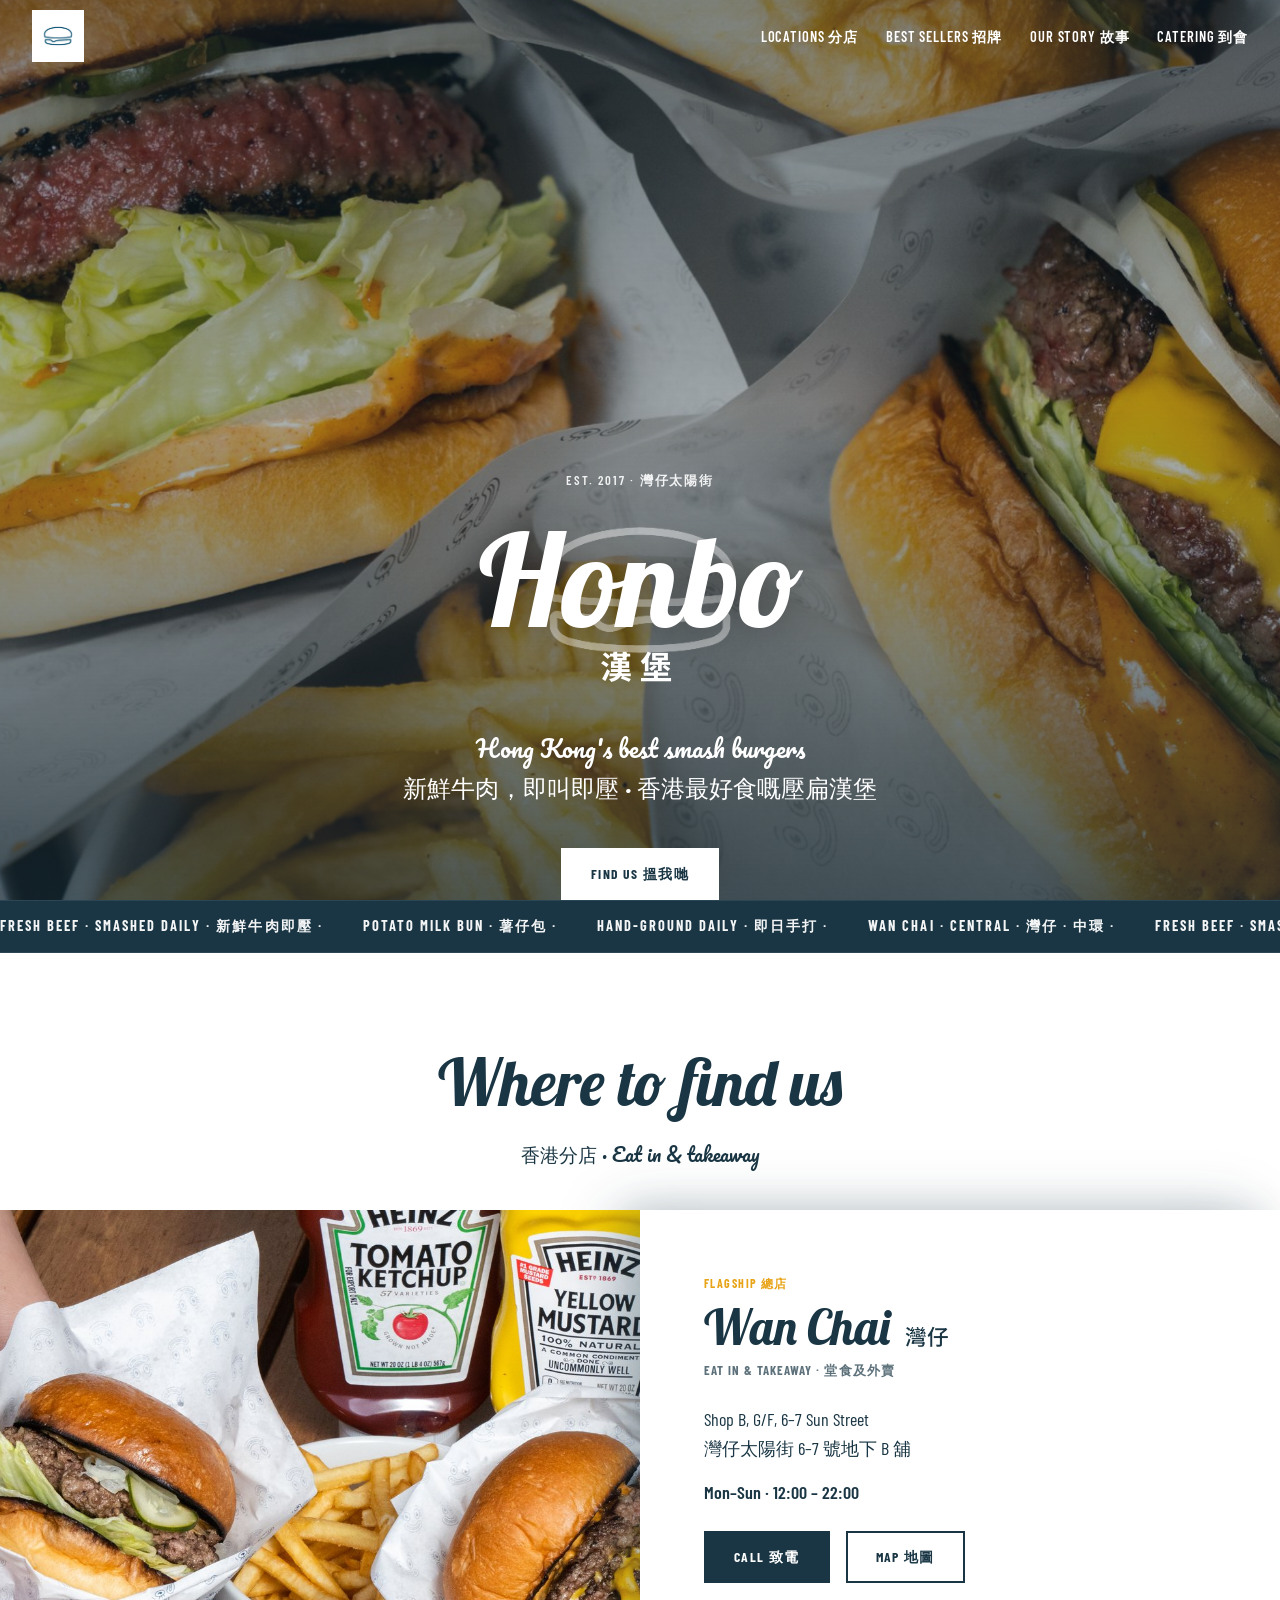
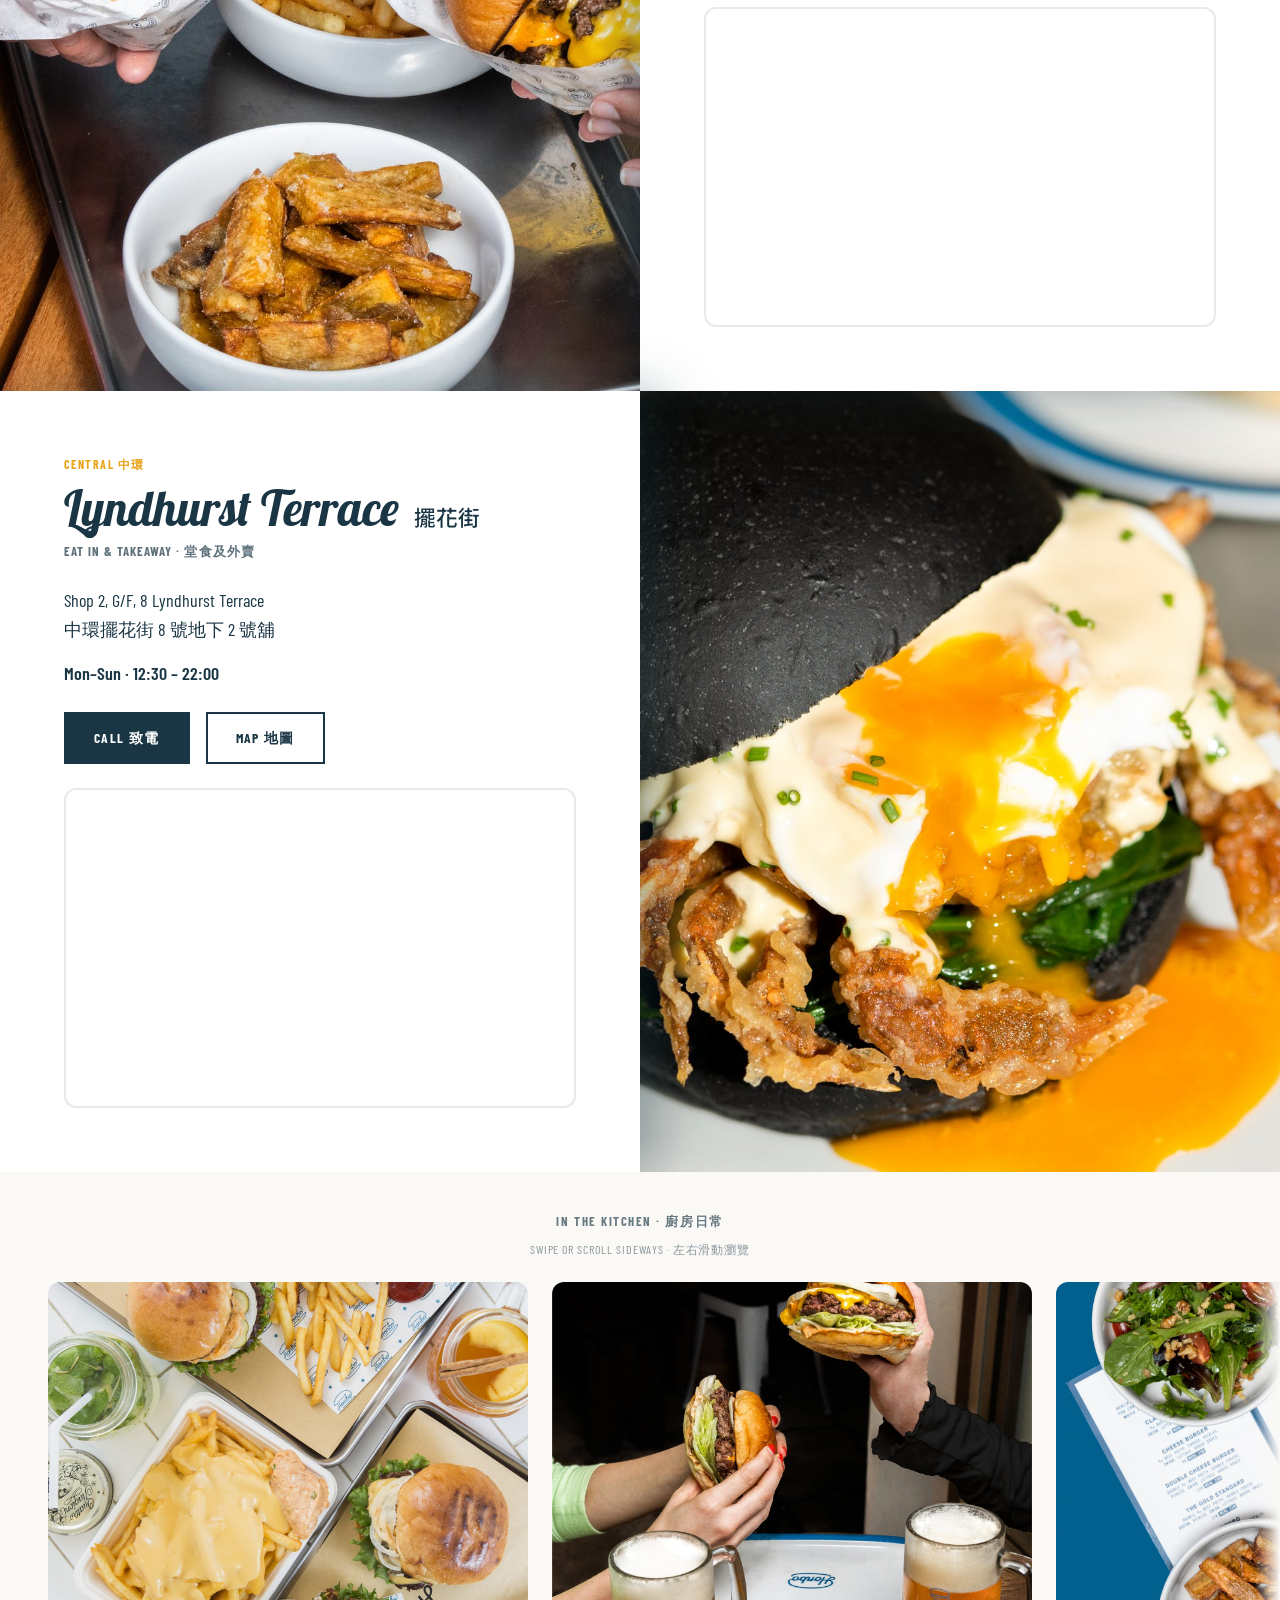
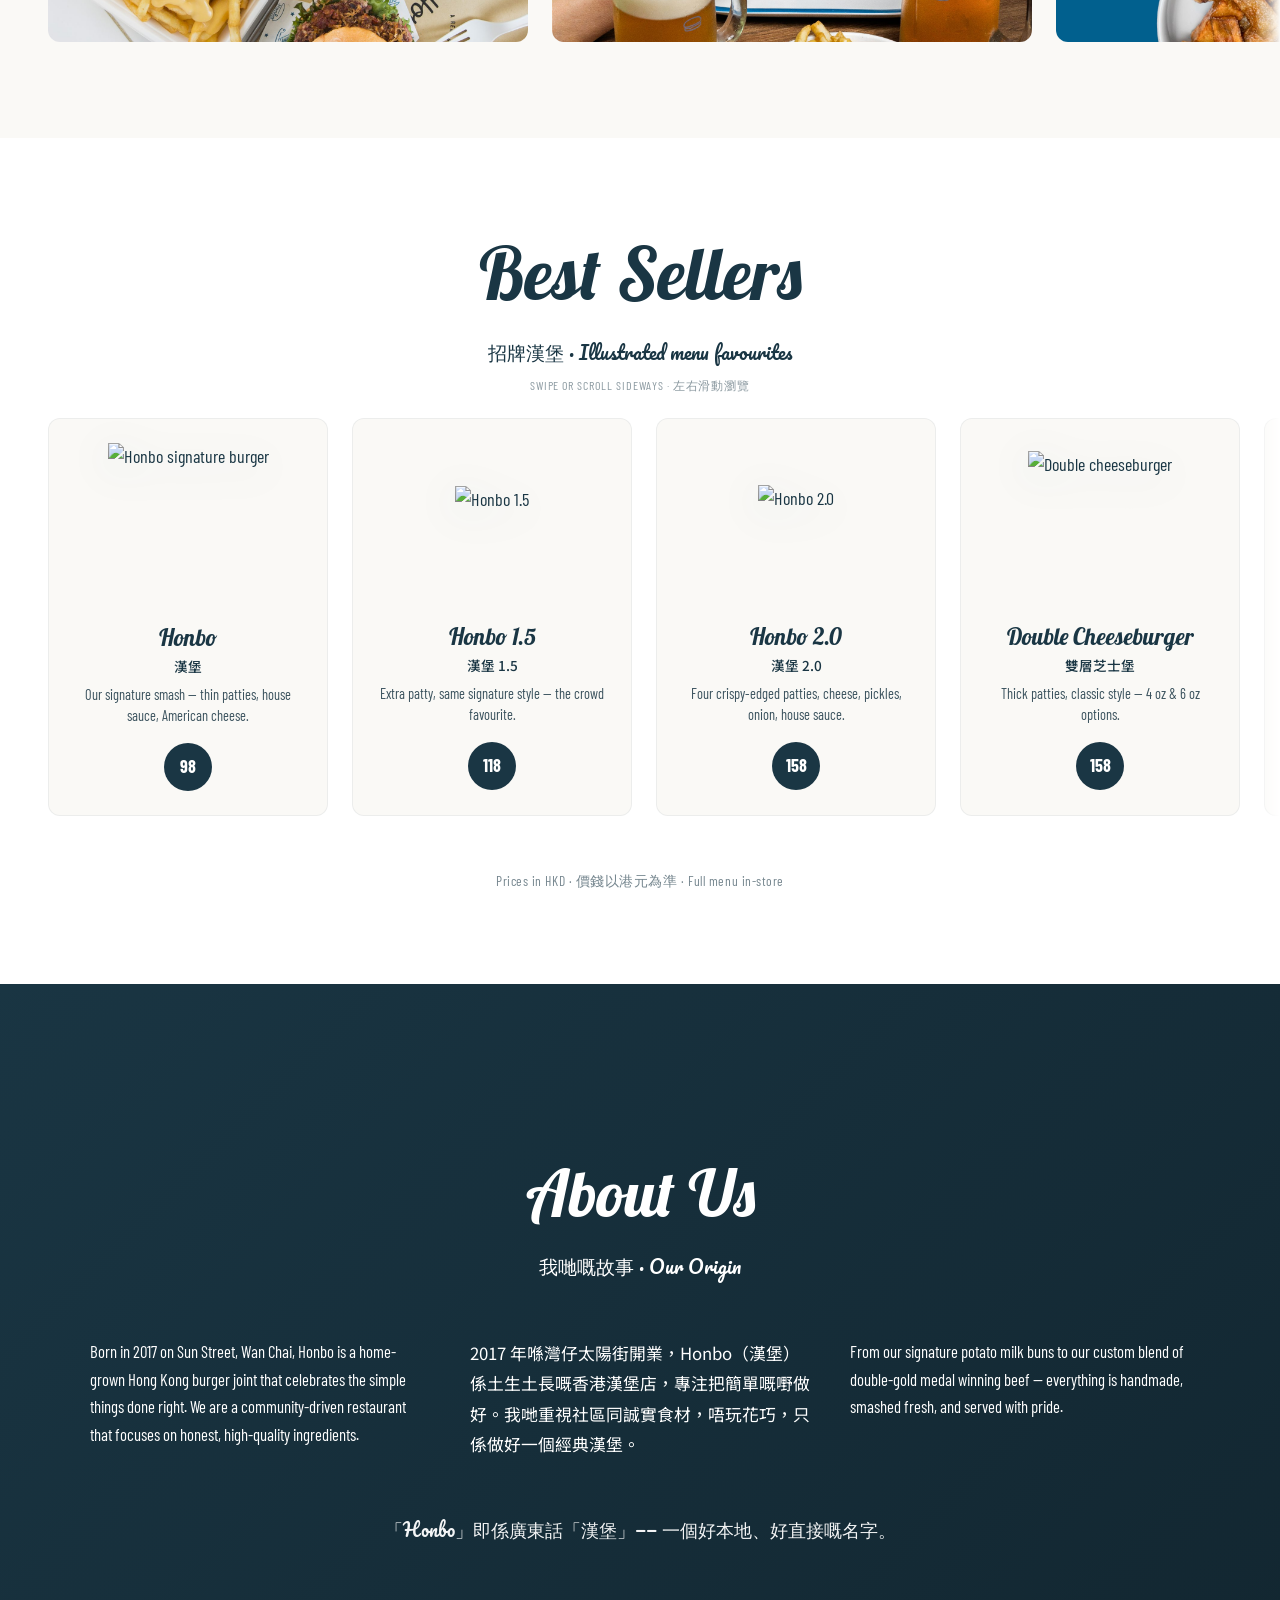
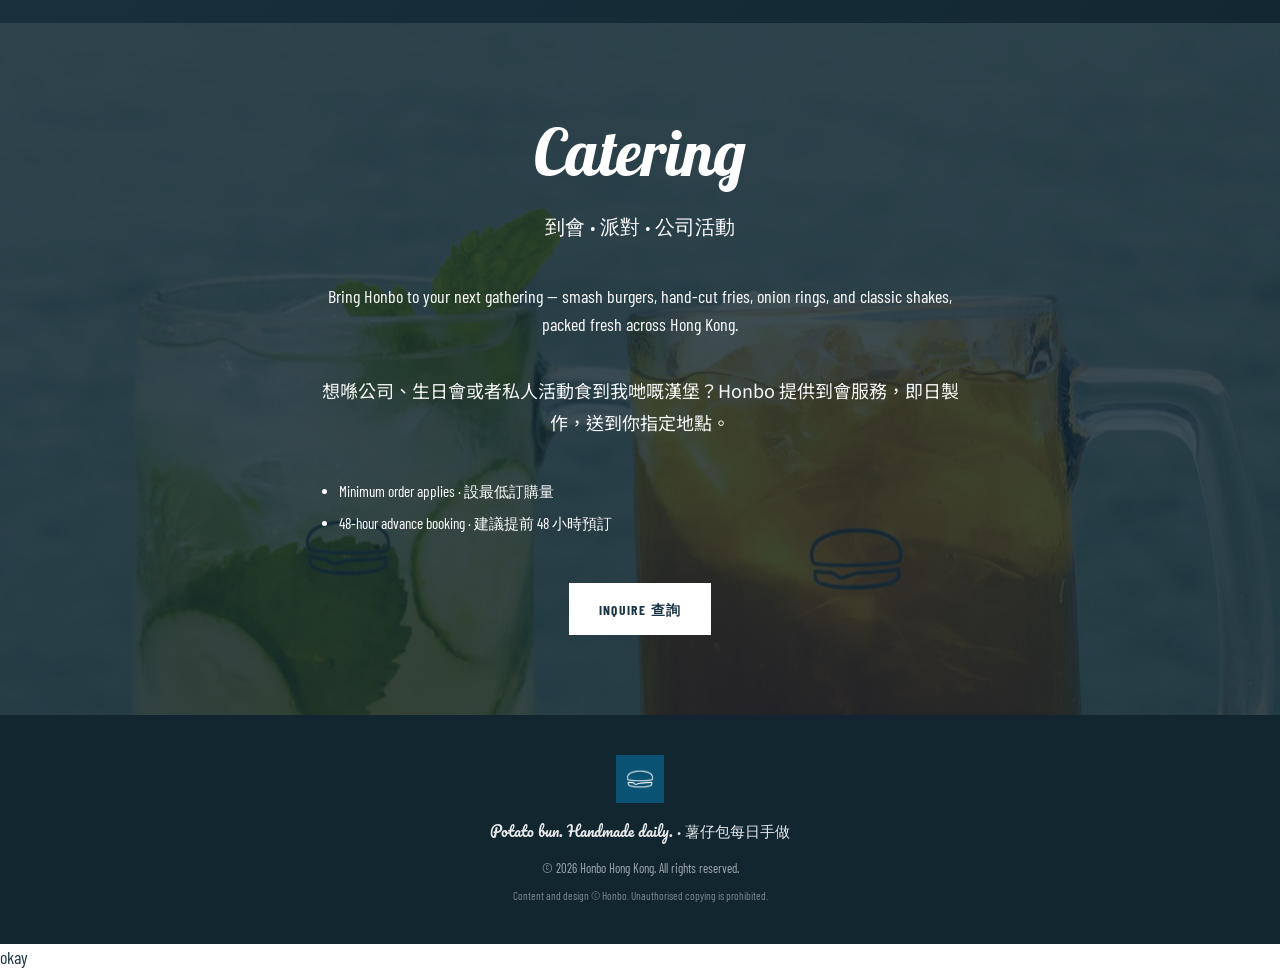
==== commit a42f492d: "Republish: refresh site files for GitHub Pages Co-authored-by: Cursor <cursoragent@cursor.com>" ====
--- a/index.html
+++ b/index.html
@@ -14,7 +14,7 @@
   <link rel="preconnect" href="https://fonts.gstatic.com" crossorigin />
   <link rel="stylesheet" href="https://fonts.googleapis.com/css2?family=Barlow+Condensed:wght@400;600;700&family=Lobster&family=Pacifico&family=Noto+Sans+TC:wght@400;700&display=swap" media="print" onload="this.media='all'" />
   <noscript><link rel="stylesheet" href="https://fonts.googleapis.com/css2?family=Barlow+Condensed:wght@400;600;700&family=Lobster&family=Pacifico&family=Noto+Sans+TC:wght@400;700&display=swap" /></noscript>
-  <link rel="stylesheet" href="css/styles.min.css?v=1" />
+  <link rel="stylesheet" href="css/styles.min.css?v=5" />
 </head>
 <body>
   <a class="skip-link" href="#main">Skip to content</a>
@@ -267,6 +267,6 @@
     <p class="site-footer__legal">Content and design &copy; Honbo. Unauthorised copying is prohibited.</p>
   </footer>
 
-  <script src="js/app.min.js?v=1" defer></script>
-</body>
+  <script src="js/app.min.js?v=5" defer></script>
+okay</body>
 </html>
